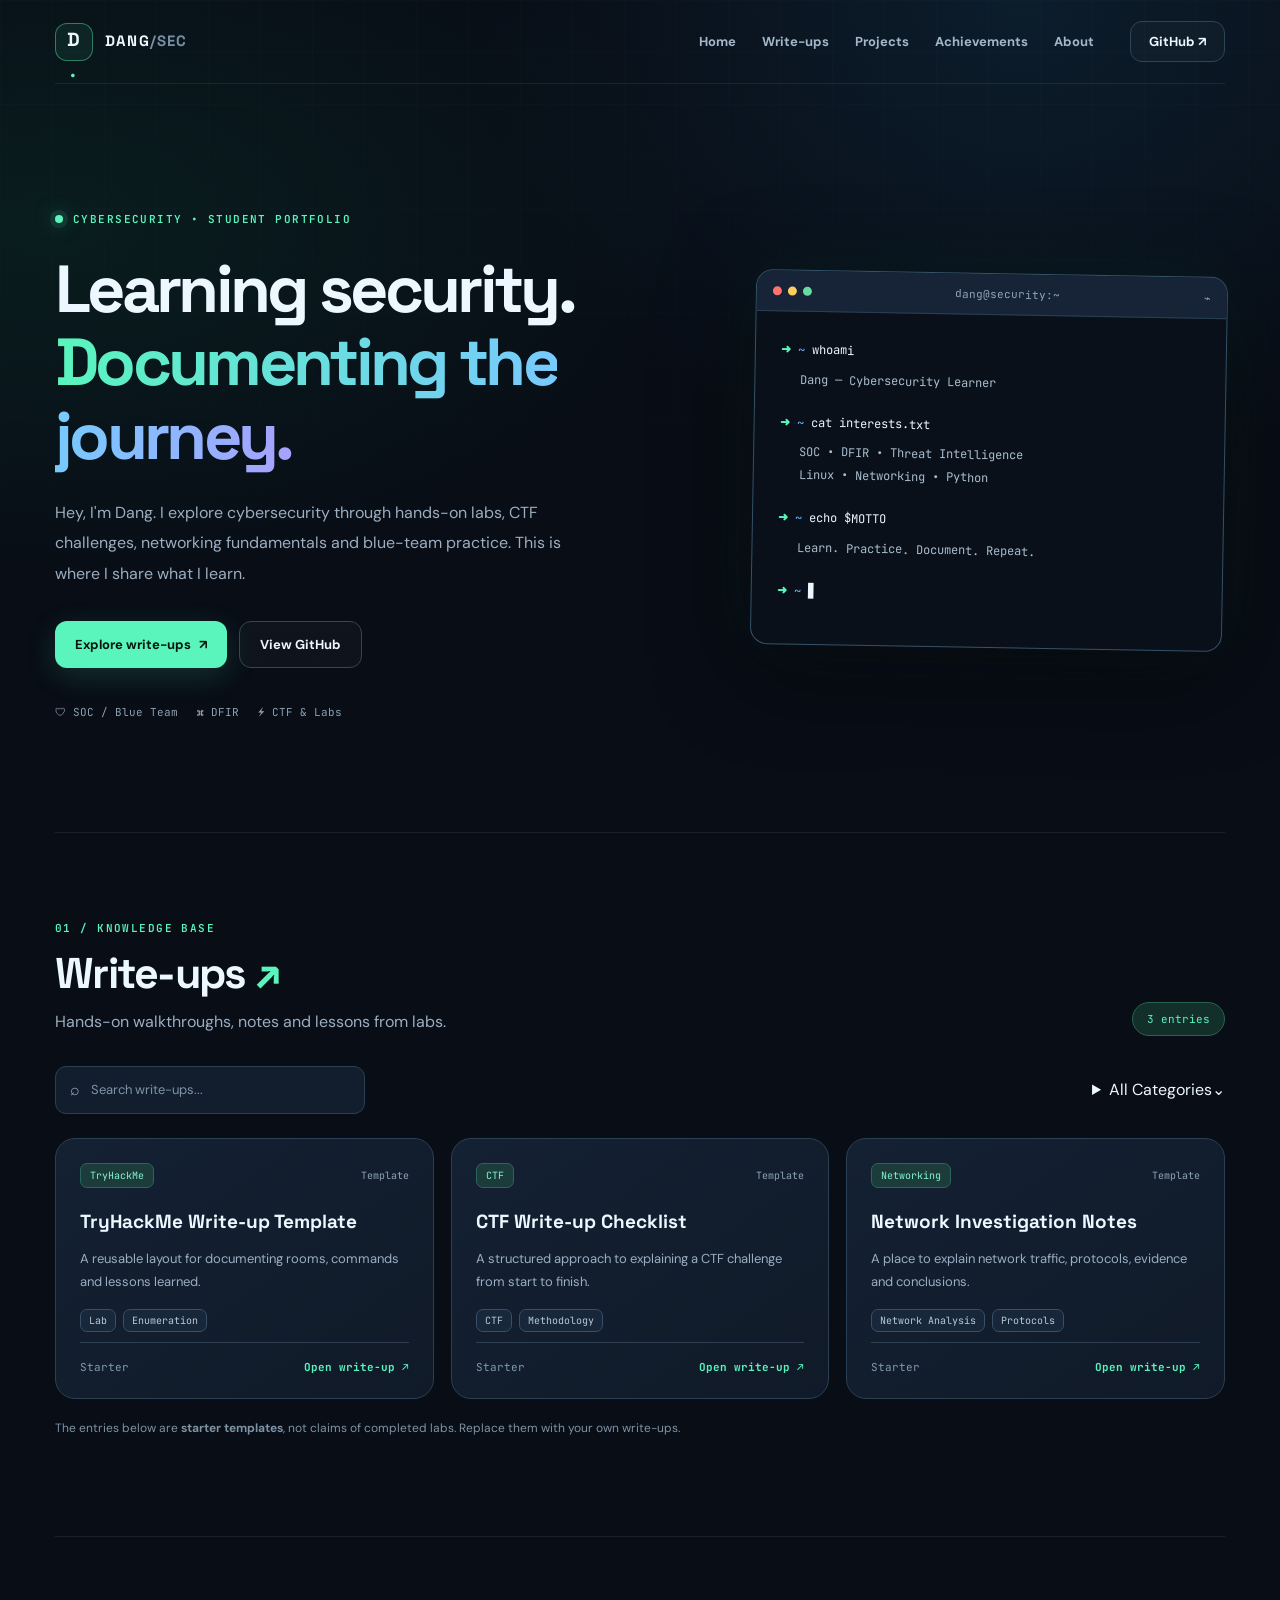
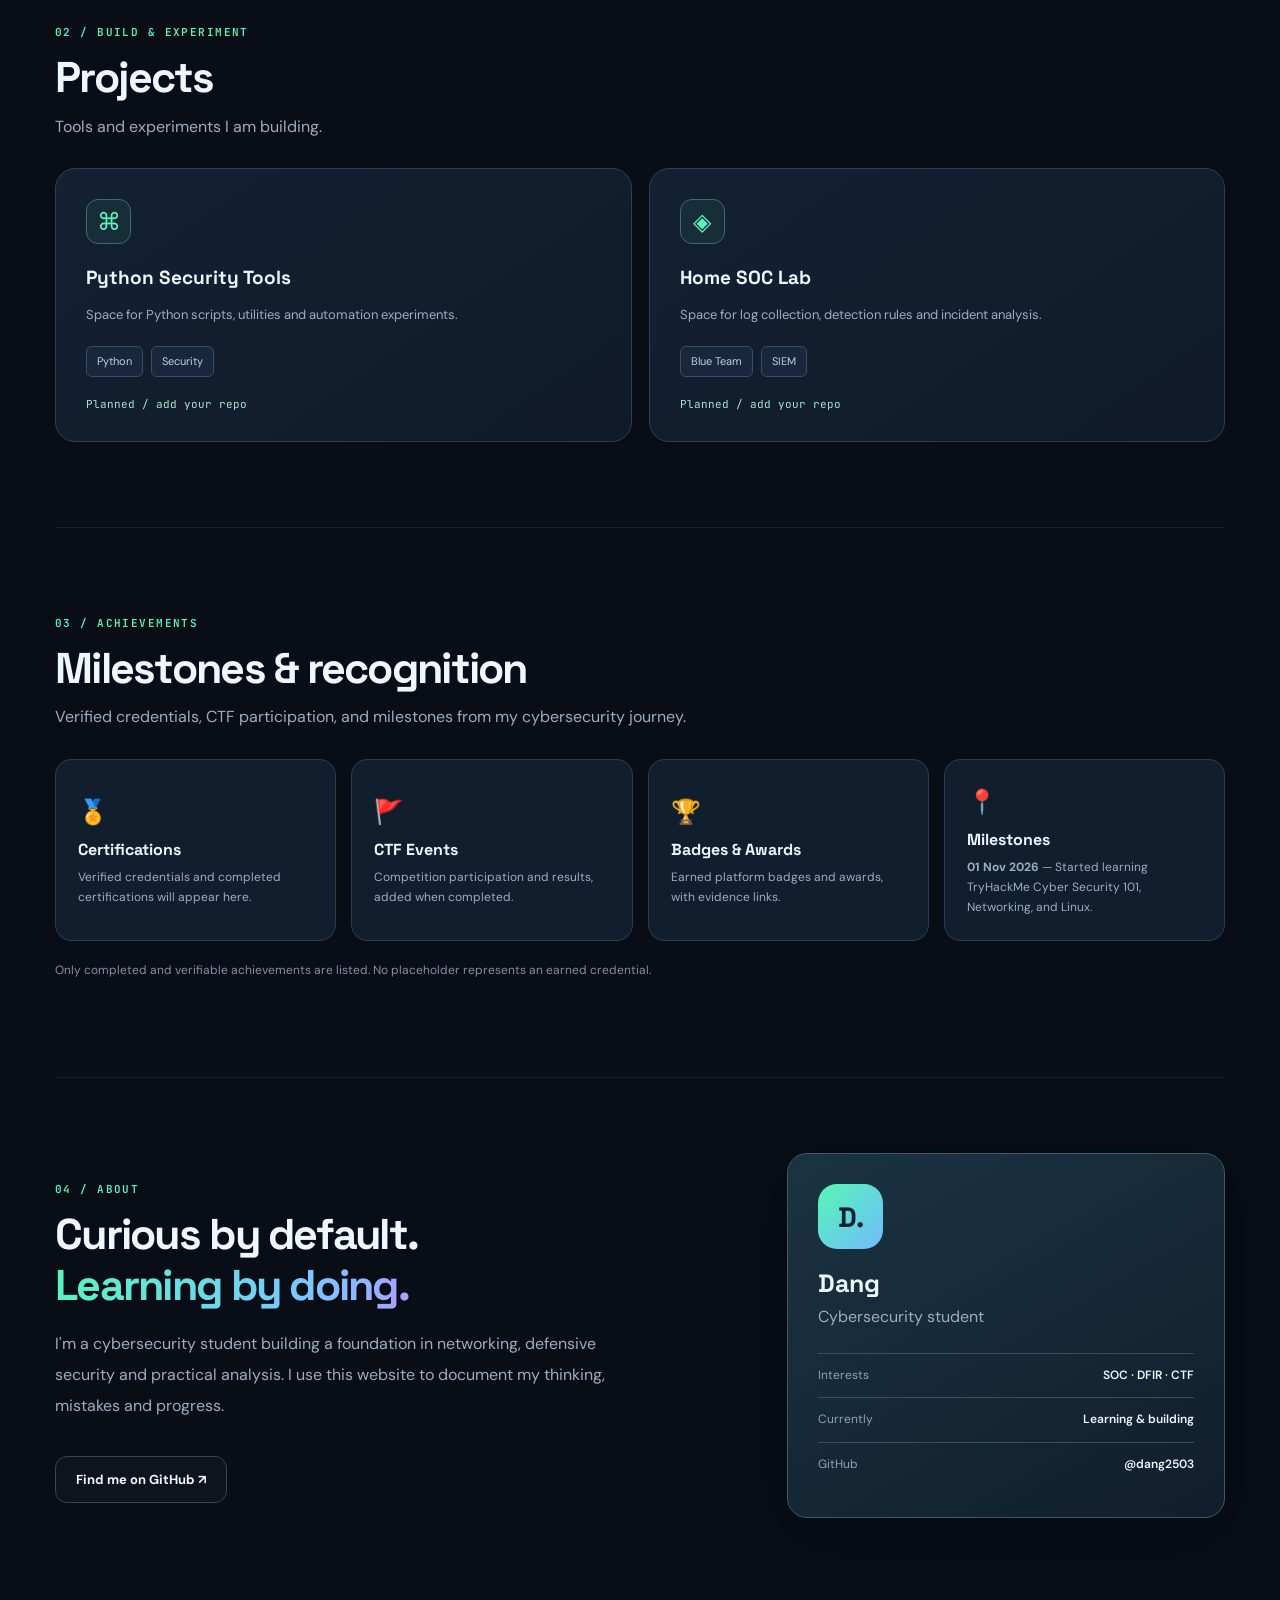
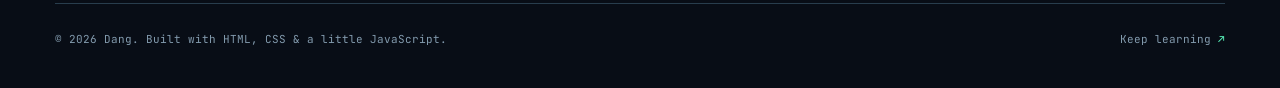
==== index.html @ e8beb876 "Add animated category dropdown and full-card write-up navigation" ====
<!doctype html>
<html lang="en"><head><meta charset="utf-8"><meta name="viewport" content="width=device-width,initial-scale=1"><meta name="description" content="Dang's cybersecurity portfolio: write-ups, projects, achievements and SOC/DFIR learning journey."><title>Dang | Cybersecurity Portfolio</title><link rel="stylesheet" href="assets/style.css"></head>
<body><div class="ambient"></div><header class="nav wrap"><a class="brand" href="#home"><span class="brandmark">D<span class="mint">.</span></span><span>DANG<span class="muted">/SEC</span></span></a><nav aria-label="Main navigation"><a href="#home">Home</a><a href="#writeups">Write-ups</a><a href="#projects">Projects</a><a href="#achievements">Achievements</a><a href="#about">About</a></nav><a class="github" href="https://github.com/dang2503" target="_blank" rel="noopener">GitHub ↗</a></header>
<main class="wrap"><section id="home" class="hero"><div><p class="eyebrow"><span class="pulse"></span> CYBERSECURITY • STUDENT PORTFOLIO</p><h1>Learning security.<br><span class="gradient">Documenting the journey.</span></h1><p class="intro">Hey, I'm Dang. I explore cybersecurity through hands-on labs, CTF challenges, networking fundamentals and blue-team practice. This is where I share what I learn.</p><div class="cta"><a class="btn primary" href="#writeups">Explore write-ups <span>↗</span></a><a class="btn secondary" href="https://github.com/dang2503" target="_blank" rel="noopener">View GitHub</a></div><div class="meta"><span>🛡 SOC / Blue Team</span><span>⌘ DFIR</span><span>⚡ CTF & Labs</span></div></div><div class="terminal"><div class="terminal-top"><div><i></i><i></i><i></i></div><span>dang@security:~</span><span>⌁</span></div><div class="terminal-body"><p><b class="mint">➜</b> <span class="sky">~</span> whoami</p><p class="out">Dang — Cybersecurity Learner</p><p><b class="mint">➜</b> <span class="sky">~</span> cat interests.txt</p><p class="out">SOC • DFIR • Threat Intelligence<br>Linux • Networking • Python</p><p><b class="mint">➜</b> <span class="sky">~</span> echo $MOTTO</p><p class="out">Learn. Practice. Document. Repeat.</p><p><b class="mint">➜</b> <span class="sky">~</span> <span class="cursor">▊</span></p></div></div></section>
<section id="writeups" class="section"><div class="section-head"><div><p class="kicker">01 / KNOWLEDGE BASE</p><h2>Write-ups <span class="mint">↗</span></h2><p>Hands-on walkthroughs, notes and lessons from labs.</p></div><div class="count" id="count">3 entries</div></div><div class="toolbar"><label class="search"><span>⌕</span><input id="search" type="search" placeholder="Search write-ups..." aria-label="Search write-ups"></label><details class="category-dropdown" id="category-dropdown"><summary class="category-trigger" aria-label="Choose write-up category"><span class="category-trigger-label" id="category-label">All Categories</span><span class="category-chevron" aria-hidden="true">⌄</span></summary><div class="filters category-menu" id="filters" aria-label="Write-up categories"><button type="button" class="active" data-filter="All" aria-pressed="true">All Categories</button><button type="button" data-filter="TryHackMe" aria-pressed="false">TryHackMe</button><button type="button" data-filter="CTF" aria-pressed="false">CTF</button><button type="button" data-filter="SOC / DFIR" aria-pressed="false">SOC / DFIR</button><button type="button" data-filter="Incident Report" aria-pressed="false">Incident Report</button><button type="button" data-filter="Networking" aria-pressed="false">Networking</button></div></details></div><div id="cards" class="cards"></div><p class="fineprint">The entries below are <strong>starter templates</strong>, not claims of completed labs. Replace them with your own write-ups.</p></section>
<section id="projects" class="section"><div class="section-head"><div><p class="kicker">02 / BUILD & EXPERIMENT</p><h2>Projects</h2><p>Tools and experiments I am building.</p></div></div><div class="project-grid"><article class="panel"><div class="project-icon">⌘</div><h3>Python Security Tools</h3><p>Space for Python scripts, utilities and automation experiments.</p><div class="chips"><span>Python</span><span>Security</span></div><p class="status">Planned / add your repo</p></article><article class="panel"><div class="project-icon">◈</div><h3>Home SOC Lab</h3><p>Space for log collection, detection rules and incident analysis.</p><div class="chips"><span>Blue Team</span><span>SIEM</span></div><p class="status">Planned / add your repo</p></article></div></section>
<section id="achievements" class="section"><div class="section-head"><div><p class="kicker">03 / ACHIEVEMENTS</p><h2>Milestones &amp; recognition</h2><p>Verified credentials, CTF participation, and milestones from my cybersecurity journey.</p></div></div><div class="notes"><div>🏅 <strong>Certifications</strong><small>Verified credentials and completed certifications will appear here.</small></div><div>🚩 <strong>CTF Events</strong><small>Competition participation and results, added when completed.</small></div><div>🏆 <strong>Badges &amp; Awards</strong><small>Earned platform badges and awards, with evidence links.</small></div><div>📍 <strong>Milestones</strong><small><b>01 Nov 2026</b> — Started learning TryHackMe Cyber Security 101, Networking, and Linux.</small></div></div><p class="fineprint">Only completed and verifiable achievements are listed. No placeholder represents an earned credential.</p></section>
<section id="about" class="section about"><div><p class="kicker">04 / ABOUT</p><h2>Curious by default.<br><span class="gradient">Learning by doing.</span></h2><p>I'm a cybersecurity student building a foundation in networking, defensive security and practical analysis. I use this website to document my thinking, mistakes and progress.</p><a class="btn secondary" href="https://github.com/dang2503" target="_blank" rel="noopener">Find me on GitHub ↗</a></div><div class="about-card"><div class="avatar">D.</div><h3>Dang</h3><p>Cybersecurity student</p><div class="about-line"><span>Interests</span><b>SOC · DFIR · CTF</b></div><div class="about-line"><span>Currently</span><b>Learning & building</b></div><div class="about-line"><span>GitHub</span><b>@dang2503</b></div></div></section></main><footer class="wrap"><span>© <span id="year"></span> Dang. Built with HTML, CSS & a little JavaScript.</span><span>Keep learning <span class="mint">↗</span></span></footer><script src="assets/main.js"></script></body></html>
---- assets/style.css ----
@import url('https://fonts.googleapis.com/css2?family=DM+Sans:wght@400;500;600;700;800&family=Space+Grotesk:wght@400;500;600;700&family=JetBrains+Mono:wght@400;500;600&display=swap');
:root{--bg:#080d16;--bg2:#0c1421;--panel:#111c2c;--panel2:#111f2e;--line:#223448;--text:#edf7ff;--sub:#9baec1;--mint:#59f5bc;--blue:#64adff;--violet:#a9a0ff;--radius:20px}*{box-sizing:border-box}html{scroll-behavior:smooth;scroll-padding-top:94px}body{margin:0;background:var(--bg);color:var(--text);font:16px/1.65 'DM Sans',sans-serif}body:before{content:'';position:fixed;inset:0;z-index:-2;background:radial-gradient(ellipse at 80% 0%,#12344b67 0%,transparent 38%),radial-gradient(ellipse at 4% 25%,#0c44334a 0%,transparent 38%),var(--bg)}.ambient{pointer-events:none;position:absolute;z-index:-1;top:0;left:0;right:0;height:850px;background-image:linear-gradient(#7da6c906 1px,transparent 1px),linear-gradient(90deg,#7da6c906 1px,transparent 1px);background-size:52px 52px;mask-image:linear-gradient(#000,transparent)}a{color:inherit;text-decoration:none}button,input{font:inherit}button{cursor:pointer}.wrap{width:min(1170px,calc(100% - 48px));margin:auto}.nav{height:84px;display:flex;align-items:center;gap:36px;border-bottom:1px solid #ffffff13}.brand{font-family:'Space Grotesk',sans-serif;display:flex;align-items:center;gap:12px;font-weight:700;font-size:15px;letter-spacing:.08em;white-space:nowrap}.brandmark{display:grid;place-items:center;width:38px;height:38px;border:1px solid #57e3aa77;border-radius:12px;background:#59f5bc12;font-size:19px}.mint{color:var(--mint)}.muted{color:#7890a5}.nav nav{display:flex;gap:26px;margin-left:auto}.nav nav a{font-size:13px;font-weight:700;color:#a4b7c9;transition:.2s}.nav nav a:hover{color:var(--mint)}.github{border:1px solid #304457;border-radius:12px;padding:9px 18px;font-size:13px;font-weight:700;background:#ffffff06}.github:hover{border-color:var(--mint)}.hero{min-height:600px;padding:115px 0 110px;display:grid;grid-template-columns:1.15fr .85fr;align-items:center;gap:60px}.eyebrow,.kicker{font-family:'JetBrains Mono',monospace;font-size:11px;font-weight:600;letter-spacing:.13em;color:var(--mint)}.eyebrow{display:flex;align-items:center;gap:10px}.pulse{height:8px;width:8px;border-radius:50%;background:var(--mint);box-shadow:0 0 0 5px #59f5bc18,0 0 20px #59f5bc88}.hero h1{font:700 clamp(40px,5.2vw,69px)/1.1 'Space Grotesk',sans-serif;letter-spacing:-.055em;margin:25px 0}.gradient{background:linear-gradient(100deg,var(--mint),#79c8ff 70%,#a9a0ff);background-clip:text;-webkit-text-fill-color:transparent}.intro{color:var(--sub);max-width:550px;font-size:16px;line-height:1.9}.cta{display:flex;flex-wrap:wrap;gap:12px;margin-top:32px}.btn{display:inline-flex;align-items:center;justify-content:center;gap:8px;border-radius:12px;padding:12px 20px;font-weight:700;font-size:13px;transition:transform .2s,box-shadow .2s}.btn:hover{transform:translateY(-2px)}.primary{background:var(--mint);color:#06150f;box-shadow:0 8px 30px #59f5bc28}.secondary{border:1px solid #33475a;background:#ffffff07;color:var(--text)}.meta{display:flex;flex-wrap:wrap;gap:19px;margin-top:35px;font-family:'JetBrains Mono',monospace;color:#8ba1b4;font-size:11px}.terminal{border:1px solid #355268;border-radius:17px;background:#0a111bf2;overflow:hidden;box-shadow:0 20px 90px #0008,0 0 75px #59f5bc10;transform:rotate(1deg)}.terminal-top{padding:13px 16px;display:flex;justify-content:space-between;align-items:center;border-bottom:1px solid #294053;background:#172438;color:#90a4b8;font:11px 'JetBrains Mono',monospace}.terminal-top div{display:flex;gap:6px}.terminal-top i{width:9px;height:9px;border-radius:50%;background:#ff736c}.terminal-top i:nth-child(2){background:#ffcc62}.terminal-top i:nth-child(3){background:#67dba1}.terminal-body{padding:20px 25px 35px;min-height:290px;font:12px/1.9 'JetBrains Mono',monospace}.terminal-body p{margin:7px 0}.terminal-body .out{color:#a9bdce;margin:2px 0 20px 20px}.sky{color:#64adff}.cursor{animation:blink 1s step-end infinite}@keyframes blink{50%{opacity:0}}.section{padding:75px 0 85px;border-top:1px solid #ffffff14}.section-head{display:flex;justify-content:space-between;align-items:end;gap:20px;margin-bottom:28px}.section h2{font:700 clamp(30px,3.4vw,43px)/1.2 'Space Grotesk',sans-serif;letter-spacing:-.04em;margin:10px 0}.section-head p:not(.kicker){color:var(--sub);margin:0}.count{font:11px 'JetBrains Mono',monospace;background:#122f2a;border:1px solid #286451;color:var(--mint);border-radius:40px;padding:9px 14px;white-space:nowrap}.toolbar{display:flex;align-items:center;justify-content:space-between;gap:12px;margin:30px 0 24px}.search{display:flex;align-items:center;gap:9px;flex:1;max-width:310px;padding:10px 14px;border:1px solid #2b4055;background:#121e2d;border-radius:11px;color:#9db0c4}.search:focus-within{border-color:var(--mint)}.search input{border:0;outline:0;color:var(--text);background:transparent;min-width:0;width:100%;font-size:13px}.search input::placeholder{color:#7d94a8}.filters{display:flex;gap:7px;flex-wrap:wrap}.filters button{background:#142031;border:1px solid #2b3c4e;color:#a8b9c9;border-radius:9px;font-size:11px;font-weight:700;padding:10px 12px}.filters button:hover{border-color:#73bbac}.filters button.active{background:var(--mint);color:#062119;border-color:var(--mint)}.cards,.project-grid{display:grid;grid-template-columns:repeat(3,minmax(0,1fr));gap:17px}.entry,.panel{background:linear-gradient(145deg,#142133,#101a28);border:1px solid #2c4055;border-radius:var(--radius);padding:24px;transition:.23s;position:relative;overflow:hidden}.entry:before,.panel:before{content:'';position:absolute;inset:0 0 auto;height:2px;background:linear-gradient(90deg,var(--mint),transparent);opacity:0}.entry:hover,.panel:hover{transform:translateY(-4px);border-color:#4d9d91;box-shadow:0 18px 55px #0004}.entry:hover:before,.panel:hover:before{opacity:1}.entry .head{display:flex;justify-content:space-between;gap:12px;align-items:center}.tag{background:#1b3c3b;border:1px solid #2b6560;padding:5px 9px;border-radius:7px;color:#86f4d3;font:10px 'JetBrains Mono',monospace}.level{font:10px 'JetBrains Mono',monospace;color:#90a5b8}.entry h3,.panel h3{font:700 19px/1.35 'Space Grotesk',sans-serif;margin:21px 0 12px}.entry p,.panel p{font-size:13px;line-height:1.8;color:var(--sub);margin:0}.entry .foot{border-top:1px solid #304052;margin-top:28px;padding-top:17px;display:flex;justify-content:space-between;gap:12px;font:11px 'JetBrains Mono',monospace;color:#829caf}.entry .foot a{color:var(--mint)}.entry .foot a:hover{text-decoration:underline}.fineprint{font-size:12px;color:#7e93a6;margin-top:20px}.project-grid{grid-template-columns:repeat(2,minmax(0,1fr))}.panel{padding:30px;min-height:240px}.project-icon{display:grid;place-items:center;width:45px;height:45px;border:1px solid #3f6b6a;border-radius:12px;background:#2f7d6d22;font-size:24px;color:var(--mint)}.chips{display:flex;gap:8px;margin:20px 0}.chips span{background:#2b426040;border:1px solid #35506a;color:#bad2ea;padding:5px 10px;border-radius:6px;font-size:11px}.panel .status{font:11px 'JetBrains Mono',monospace;color:#a4e7d1}.notes{display:grid;grid-template-columns:repeat(4,minmax(0,1fr));gap:15px}.notes>div{min-height:135px;display:flex;flex-direction:column;justify-content:center;align-items:flex-start;gap:8px;background:#111e2e;border:1px solid #293d51;border-radius:16px;padding:22px;font-size:24px}.notes strong{font:700 16px 'Space Grotesk',sans-serif}.notes small{font:12px/1.65 'DM Sans',sans-serif;color:#9aafc2}.about{display:grid;grid-template-columns:1.2fr .8fr;gap:75px;align-items:center}.about>div>p:not(.kicker){color:var(--sub);line-height:1.95;max-width:560px}.about .btn{margin-top:18px}.about-card{background:linear-gradient(150deg,#1b3341,#111e2d);border:1px solid #3c5c62;border-radius:20px;padding:30px;box-shadow:0 15px 60px #0003}.avatar{display:grid;place-items:center;width:65px;height:65px;border-radius:19px;background:linear-gradient(135deg,#57f6b5,#71bbff);color:#0b2030;font:700 28px 'Space Grotesk',sans-serif}.about-card h3{font:700 25px 'Space Grotesk',sans-serif;margin:18px 0 2px}.about-card p{color:#9cb2c4;margin:0 0 20px}.about-line{border-top:1px solid #36505c;padding:12px 0;display:flex;justify-content:space-between;gap:20px;font-size:12px}.about-line span{color:#8da4b5}.about-line b{font-weight:600}footer{display:flex;justify-content:space-between;gap:18px;border-top:1px solid #283d4d;padding:28px 0 42px;color:#839bae;font:11px 'JetBrains Mono',monospace}::selection{background:#59f5bc50}a:focus-visible,button:focus-visible,input:focus-visible{outline:2px solid var(--mint);outline-offset:3px}@media(max-width:980px){.hero{gap:32px}.toolbar{flex-direction:column;align-items:stretch}.search{max-width:none}.cards{grid-template-columns:repeat(2,minmax(0,1fr))}.notes{grid-template-columns:repeat(2,minmax(0,1fr))}}@media(max-width:690px){.wrap{width:min(100% - 32px,1170px)}.nav{height:auto;min-height:72px;flex-wrap:wrap;justify-content:space-between;gap:10px;padding:13px 0}.nav nav{width:100%;order:3;overflow-x:auto;gap:18px;margin:2px 0 0;padding:0 0 5px}.nav nav a{white-space:nowrap}.github{padding:7px 12px}.hero{grid-template-columns:1fr;padding:75px 0 70px;gap:38px;min-height:0}.hero h1{font-size:clamp(39px,9vw,55px)}.terminal{transform:none}.section{padding:62px 0}.section-head{align-items:start}.cards,.project-grid,.about{grid-template-columns:1fr}.notes{grid-template-columns:repeat(2,minmax(0,1fr))}.about{gap:30px}.filters{gap:6px}.filters button{padding:8px}.meta{gap:13px}.section-head .count{margin-top:8px}footer{flex-direction:column}.notes>div{padding:17px}}

/* Whole-card write-up navigation and descriptive topic tags */
.entry-link{display:flex;flex-direction:column;color:inherit;text-decoration:none;cursor:pointer}
.entry-link .entry-tags{display:flex;gap:7px;flex-wrap:wrap;margin:16px 0 10px}
.entry-link .topic-tag{display:inline-flex;border:1px solid #36506a;border-radius:7px;padding:4px 8px;background:#21354b66;color:#b4cce0;font:10px 'JetBrains Mono',monospace}
.entry-link .foot{margin-top:auto}
.entry-link .read-more{color:var(--mint);font-weight:700}
.entry-link:hover .read-more,.entry-link:focus-visible .read-more{text-decoration:underline}
.entry-link:focus-visible{outline:2px solid var(--mint);outline-offset:4px;border-color:var(--mint)}
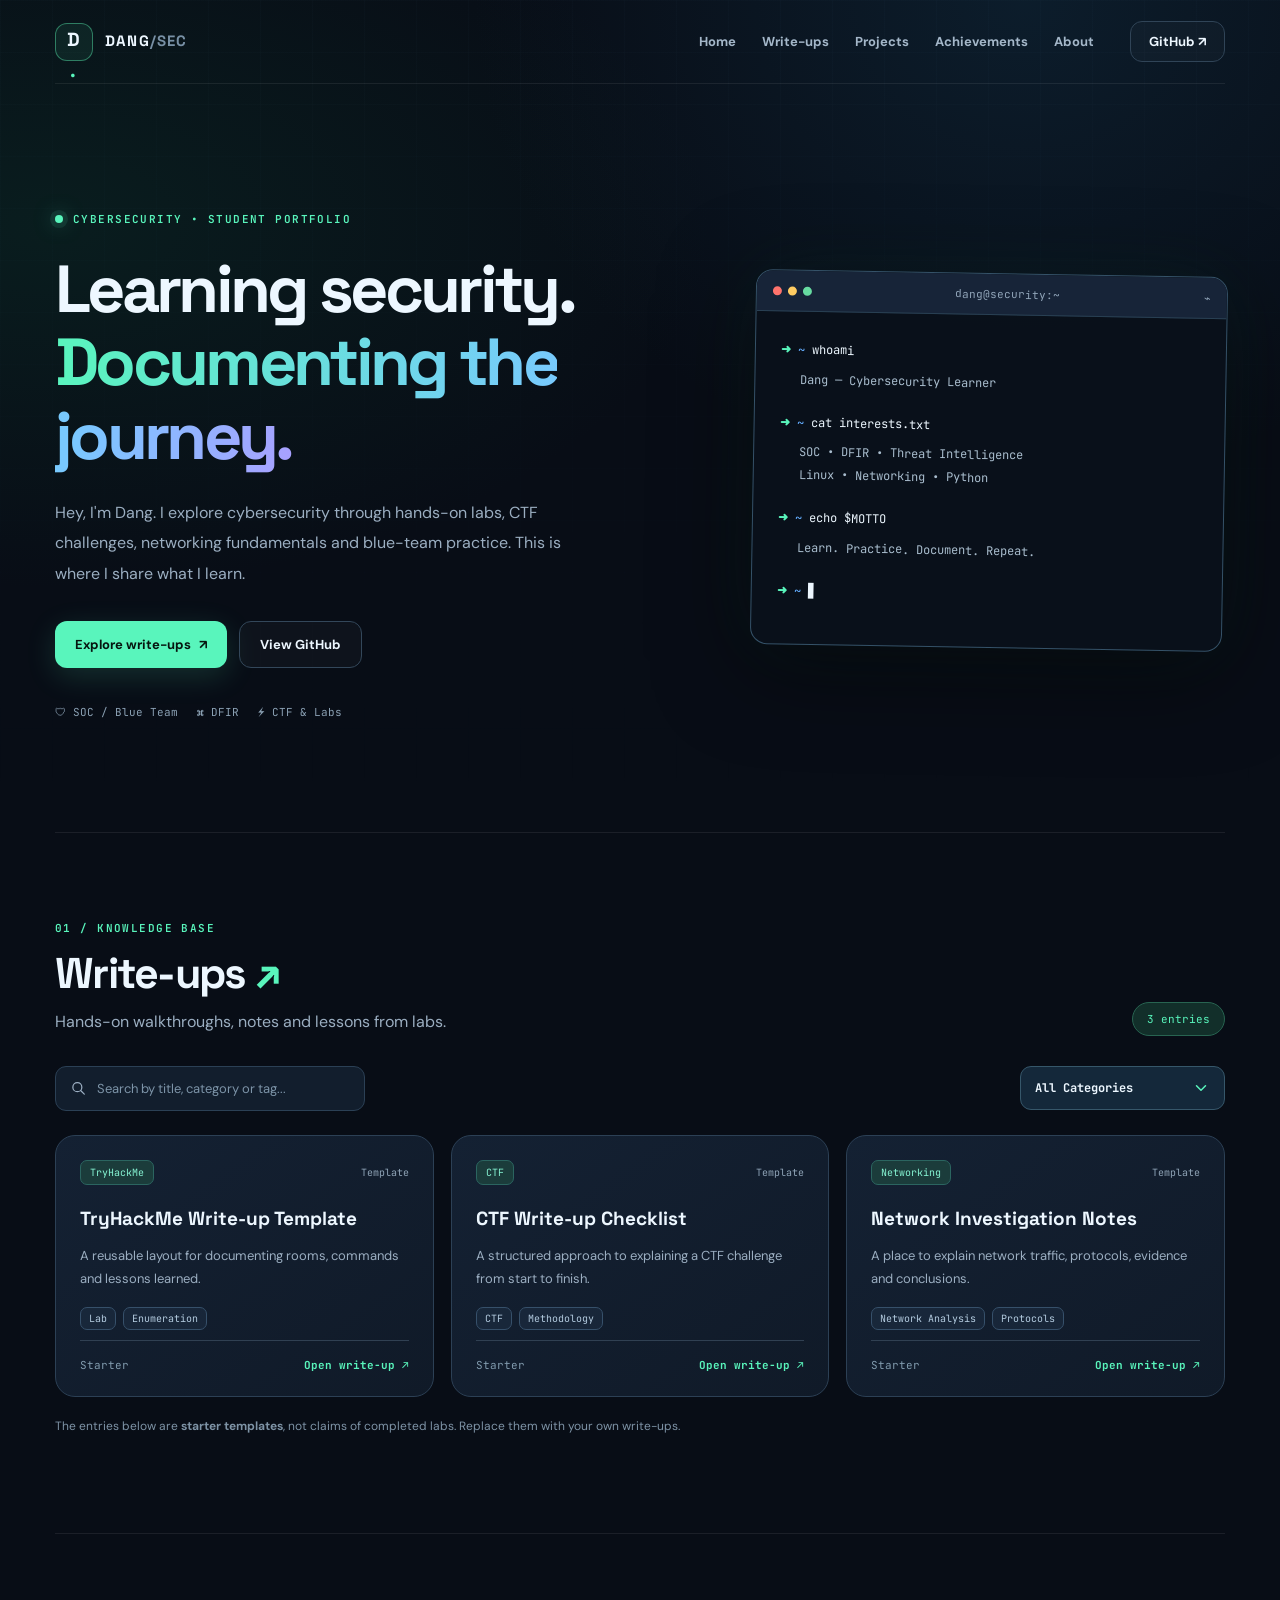
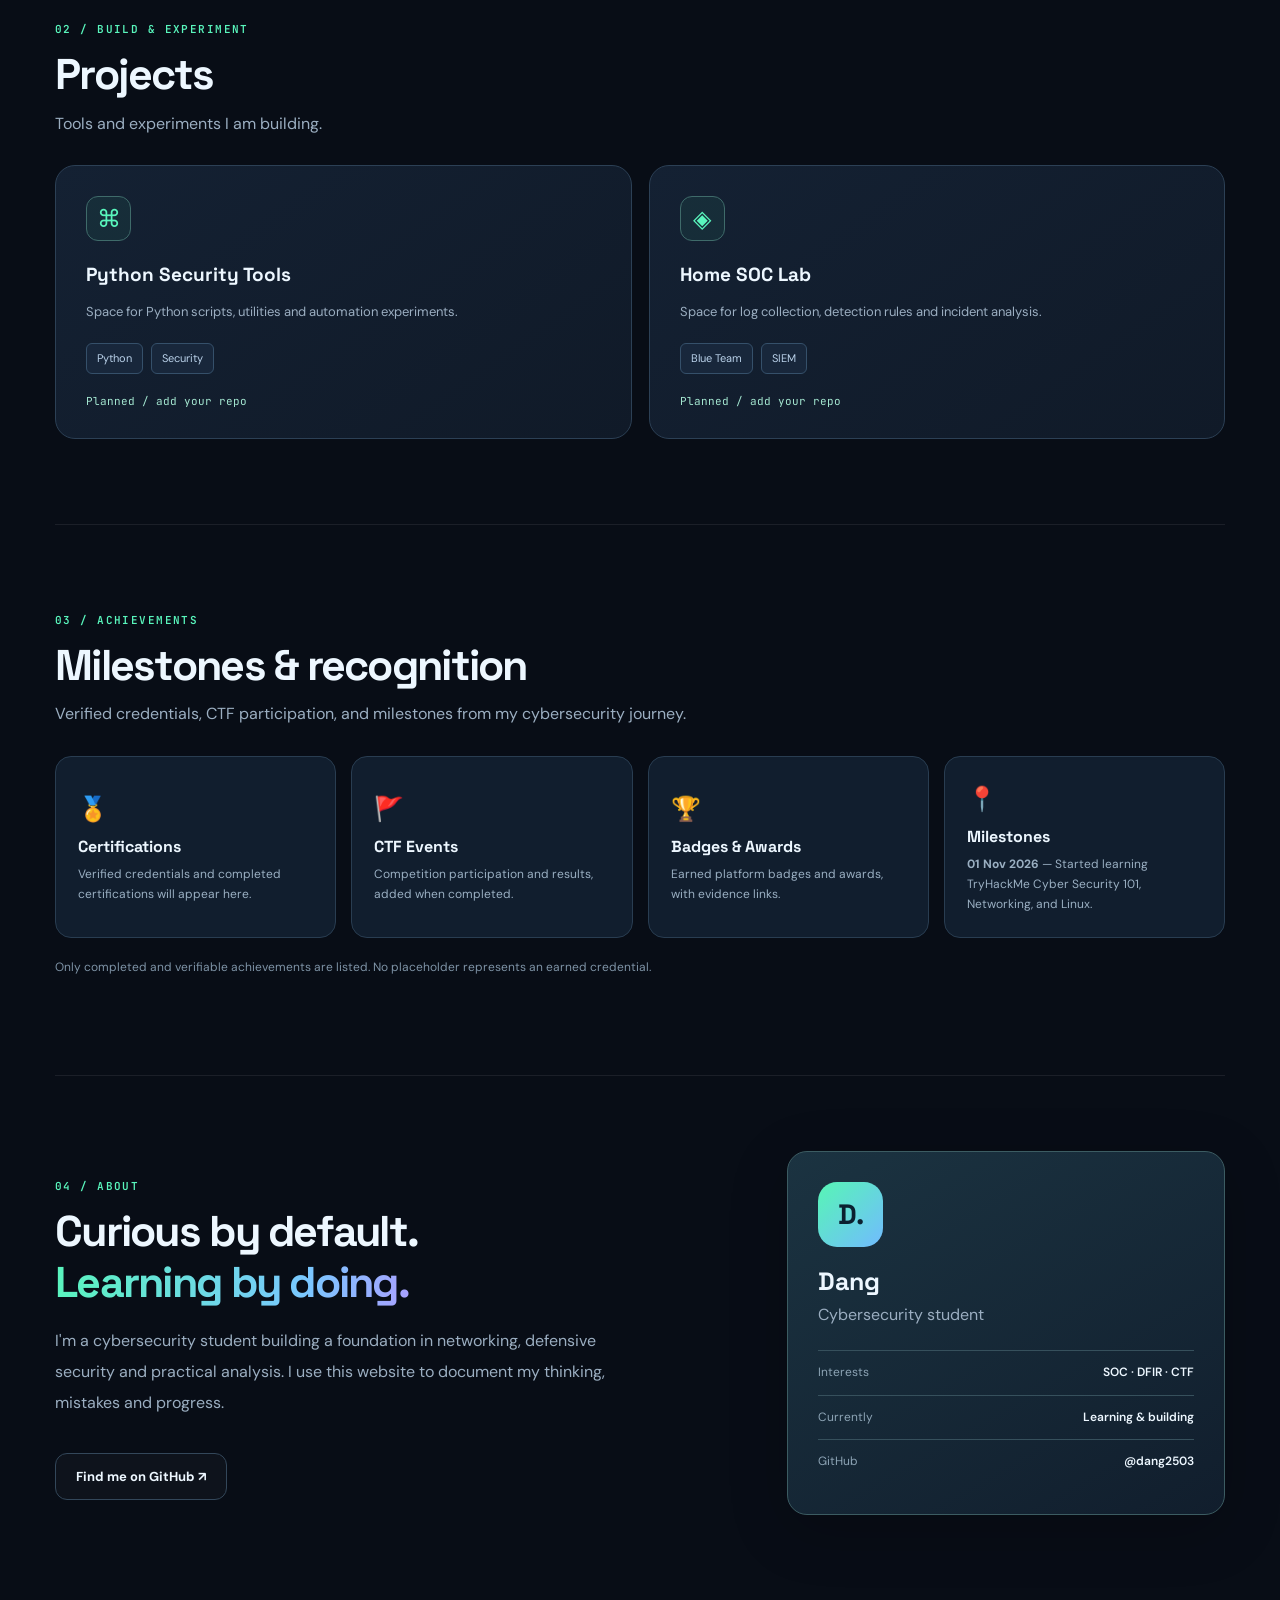
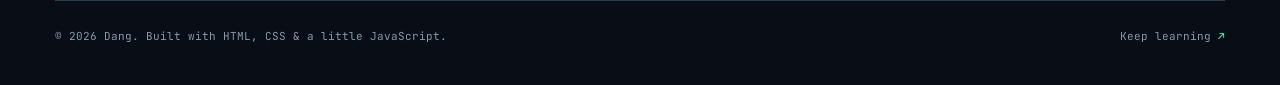
==== commit 9db181c5: "Refine write-up search, dropdown and card click behavior" ====
--- a/index.html
+++ b/index.html
@@ -2,7 +2,7 @@
 <html lang="en"><head><meta charset="utf-8"><meta name="viewport" content="width=device-width,initial-scale=1"><meta name="description" content="Dang's cybersecurity portfolio: write-ups, projects, achievements and SOC/DFIR learning journey."><title>Dang | Cybersecurity Portfolio</title><link rel="stylesheet" href="assets/style.css"></head>
 <body><div class="ambient"></div><header class="nav wrap"><a class="brand" href="#home"><span class="brandmark">D<span class="mint">.</span></span><span>DANG<span class="muted">/SEC</span></span></a><nav aria-label="Main navigation"><a href="#home">Home</a><a href="#writeups">Write-ups</a><a href="#projects">Projects</a><a href="#achievements">Achievements</a><a href="#about">About</a></nav><a class="github" href="https://github.com/dang2503" target="_blank" rel="noopener">GitHub ↗</a></header>
 <main class="wrap"><section id="home" class="hero"><div><p class="eyebrow"><span class="pulse"></span> CYBERSECURITY • STUDENT PORTFOLIO</p><h1>Learning security.<br><span class="gradient">Documenting the journey.</span></h1><p class="intro">Hey, I'm Dang. I explore cybersecurity through hands-on labs, CTF challenges, networking fundamentals and blue-team practice. This is where I share what I learn.</p><div class="cta"><a class="btn primary" href="#writeups">Explore write-ups <span>↗</span></a><a class="btn secondary" href="https://github.com/dang2503" target="_blank" rel="noopener">View GitHub</a></div><div class="meta"><span>🛡 SOC / Blue Team</span><span>⌘ DFIR</span><span>⚡ CTF & Labs</span></div></div><div class="terminal"><div class="terminal-top"><div><i></i><i></i><i></i></div><span>dang@security:~</span><span>⌁</span></div><div class="terminal-body"><p><b class="mint">➜</b> <span class="sky">~</span> whoami</p><p class="out">Dang — Cybersecurity Learner</p><p><b class="mint">➜</b> <span class="sky">~</span> cat interests.txt</p><p class="out">SOC • DFIR • Threat Intelligence<br>Linux • Networking • Python</p><p><b class="mint">➜</b> <span class="sky">~</span> echo $MOTTO</p><p class="out">Learn. Practice. Document. Repeat.</p><p><b class="mint">➜</b> <span class="sky">~</span> <span class="cursor">▊</span></p></div></div></section>
-<section id="writeups" class="section"><div class="section-head"><div><p class="kicker">01 / KNOWLEDGE BASE</p><h2>Write-ups <span class="mint">↗</span></h2><p>Hands-on walkthroughs, notes and lessons from labs.</p></div><div class="count" id="count">3 entries</div></div><div class="toolbar"><label class="search"><span>⌕</span><input id="search" type="search" placeholder="Search write-ups..." aria-label="Search write-ups"></label><details class="category-dropdown" id="category-dropdown"><summary class="category-trigger" aria-label="Choose write-up category"><span class="category-trigger-label" id="category-label">All Categories</span><span class="category-chevron" aria-hidden="true">⌄</span></summary><div class="filters category-menu" id="filters" aria-label="Write-up categories"><button type="button" class="active" data-filter="All" aria-pressed="true">All Categories</button><button type="button" data-filter="TryHackMe" aria-pressed="false">TryHackMe</button><button type="button" data-filter="CTF" aria-pressed="false">CTF</button><button type="button" data-filter="SOC / DFIR" aria-pressed="false">SOC / DFIR</button><button type="button" data-filter="Incident Report" aria-pressed="false">Incident Report</button><button type="button" data-filter="Networking" aria-pressed="false">Networking</button></div></details></div><div id="cards" class="cards"></div><p class="fineprint">The entries below are <strong>starter templates</strong>, not claims of completed labs. Replace them with your own write-ups.</p></section>
+<section id="writeups" class="section"><div class="section-head"><div><p class="kicker">01 / KNOWLEDGE BASE</p><h2>Write-ups <span class="mint">↗</span></h2><p>Hands-on walkthroughs, notes and lessons from labs.</p></div><div class="count" id="count">3 entries</div></div><div class="toolbar"><label class="search" for="search"><svg class="search-icon" aria-hidden="true" viewBox="0 0 24 24" width="18" height="18" fill="none" stroke="currentColor" stroke-width="1.8" stroke-linecap="round"><circle cx="10.8" cy="10.8" r="6.6"></circle><path d="m16 16 5 5"></path></svg><input id="search" type="search" placeholder="Search by title, category or tag..." aria-label="Search write-ups" autocomplete="off"></label><details class="category-dropdown" id="category-dropdown"><summary class="category-trigger" aria-label="Choose write-up category"><span class="category-trigger-label" id="category-label">All Categories</span><svg class="category-chevron" aria-hidden="true" viewBox="0 0 24 24" width="18" height="18" fill="none" stroke="currentColor" stroke-width="2" stroke-linecap="round" stroke-linejoin="round"><path d="m6 9 6 6 6-6"></path></svg></summary><div class="filters category-menu" id="filters" aria-label="Write-up categories"><button type="button" class="active" data-filter="All" aria-pressed="true">All Categories</button><button type="button" data-filter="TryHackMe" aria-pressed="false">TryHackMe</button><button type="button" data-filter="CTF" aria-pressed="false">CTF</button><button type="button" data-filter="SOC / DFIR" aria-pressed="false">SOC / DFIR</button><button type="button" data-filter="Incident Report" aria-pressed="false">Incident Report</button><button type="button" data-filter="Networking" aria-pressed="false">Networking</button></div></details></div><div id="cards" class="cards"></div><p class="fineprint">The entries below are <strong>starter templates</strong>, not claims of completed labs. Replace them with your own write-ups.</p></section>
 <section id="projects" class="section"><div class="section-head"><div><p class="kicker">02 / BUILD & EXPERIMENT</p><h2>Projects</h2><p>Tools and experiments I am building.</p></div></div><div class="project-grid"><article class="panel"><div class="project-icon">⌘</div><h3>Python Security Tools</h3><p>Space for Python scripts, utilities and automation experiments.</p><div class="chips"><span>Python</span><span>Security</span></div><p class="status">Planned / add your repo</p></article><article class="panel"><div class="project-icon">◈</div><h3>Home SOC Lab</h3><p>Space for log collection, detection rules and incident analysis.</p><div class="chips"><span>Blue Team</span><span>SIEM</span></div><p class="status">Planned / add your repo</p></article></div></section>
 <section id="achievements" class="section"><div class="section-head"><div><p class="kicker">03 / ACHIEVEMENTS</p><h2>Milestones &amp; recognition</h2><p>Verified credentials, CTF participation, and milestones from my cybersecurity journey.</p></div></div><div class="notes"><div>🏅 <strong>Certifications</strong><small>Verified credentials and completed certifications will appear here.</small></div><div>🚩 <strong>CTF Events</strong><small>Competition participation and results, added when completed.</small></div><div>🏆 <strong>Badges &amp; Awards</strong><small>Earned platform badges and awards, with evidence links.</small></div><div>📍 <strong>Milestones</strong><small><b>01 Nov 2026</b> — Started learning TryHackMe Cyber Security 101, Networking, and Linux.</small></div></div><p class="fineprint">Only completed and verifiable achievements are listed. No placeholder represents an earned credential.</p></section>
 <section id="about" class="section about"><div><p class="kicker">04 / ABOUT</p><h2>Curious by default.<br><span class="gradient">Learning by doing.</span></h2><p>I'm a cybersecurity student building a foundation in networking, defensive security and practical analysis. I use this website to document my thinking, mistakes and progress.</p><a class="btn secondary" href="https://github.com/dang2503" target="_blank" rel="noopener">Find me on GitHub ↗</a></div><div class="about-card"><div class="avatar">D.</div><h3>Dang</h3><p>Cybersecurity student</p><div class="about-line"><span>Interests</span><b>SOC · DFIR · CTF</b></div><div class="about-line"><span>Currently</span><b>Learning & building</b></div><div class="about-line"><span>GitHub</span><b>@dang2503</b></div></div></section></main><footer class="wrap"><span>© <span id="year"></span> Dang. Built with HTML, CSS & a little JavaScript.</span><span>Keep learning <span class="mint">↗</span></span></footer><script src="assets/main.js"></script></body></html>
--- a/assets/style.css
+++ b/assets/style.css
@@ -9,3 +9,19 @@
 .entry-link .read-more{color:var(--mint);font-weight:700}
 .entry-link:hover .read-more,.entry-link:focus-visible .read-more{text-decoration:underline}
 .entry-link:focus-visible{outline:2px solid var(--mint);outline-offset:4px;border-color:var(--mint)}
+
+/* Collapsible category selector: compact by default, animated menu on open. */
+.category-dropdown{position:relative;z-index:10;min-width:205px}
+.category-trigger{display:flex;align-items:center;justify-content:space-between;gap:22px;cursor:pointer;list-style:none;border:1px solid #36576a;border-radius:11px;background:#14283a;color:var(--text);font:700 12px 'JetBrains Mono',monospace;padding:12px 14px;user-select:none;transition:border-color .18s,background .18s}
+.category-trigger::-webkit-details-marker{display:none}
+.category-trigger:hover,.category-dropdown[open] .category-trigger{border-color:var(--mint);background:#193446}
+.category-chevron{display:inline-block;color:var(--mint);font-size:19px;line-height:12px;transition:transform .22s}
+.category-dropdown[open] .category-chevron{transform:rotate(180deg)}
+.category-menu{display:flex;flex-direction:column;gap:5px;position:absolute;top:calc(100% + 7px);right:0;left:0;z-index:15;border:1px solid #345469;border-radius:12px;background:#101d2d;padding:7px;box-shadow:0 20px 45px #0008;transform-origin:top;animation:category-slide-in .2s ease both}
+.category-menu button{display:block;text-align:left;width:100%;border:0;border-radius:8px;padding:11px 12px;font-size:12px}
+.category-menu button.active{background:#215549;color:#a2ffe1}
+@keyframes category-slide-in{from{opacity:0;transform:translateY(-7px) scaleY(.97)}to{opacity:1;transform:translateY(0) scaleY(1)}}
+.entry-link .topic-tag{cursor:pointer}
+.entry-link:hover .topic-tag{border-color:#4d9d91}
+@media(max-width:690px){.category-dropdown{width:100%}.category-menu{right:0;left:0}}
+@media(prefers-reduced-motion:reduce){.category-menu{animation:none}.category-chevron{transition:none}}
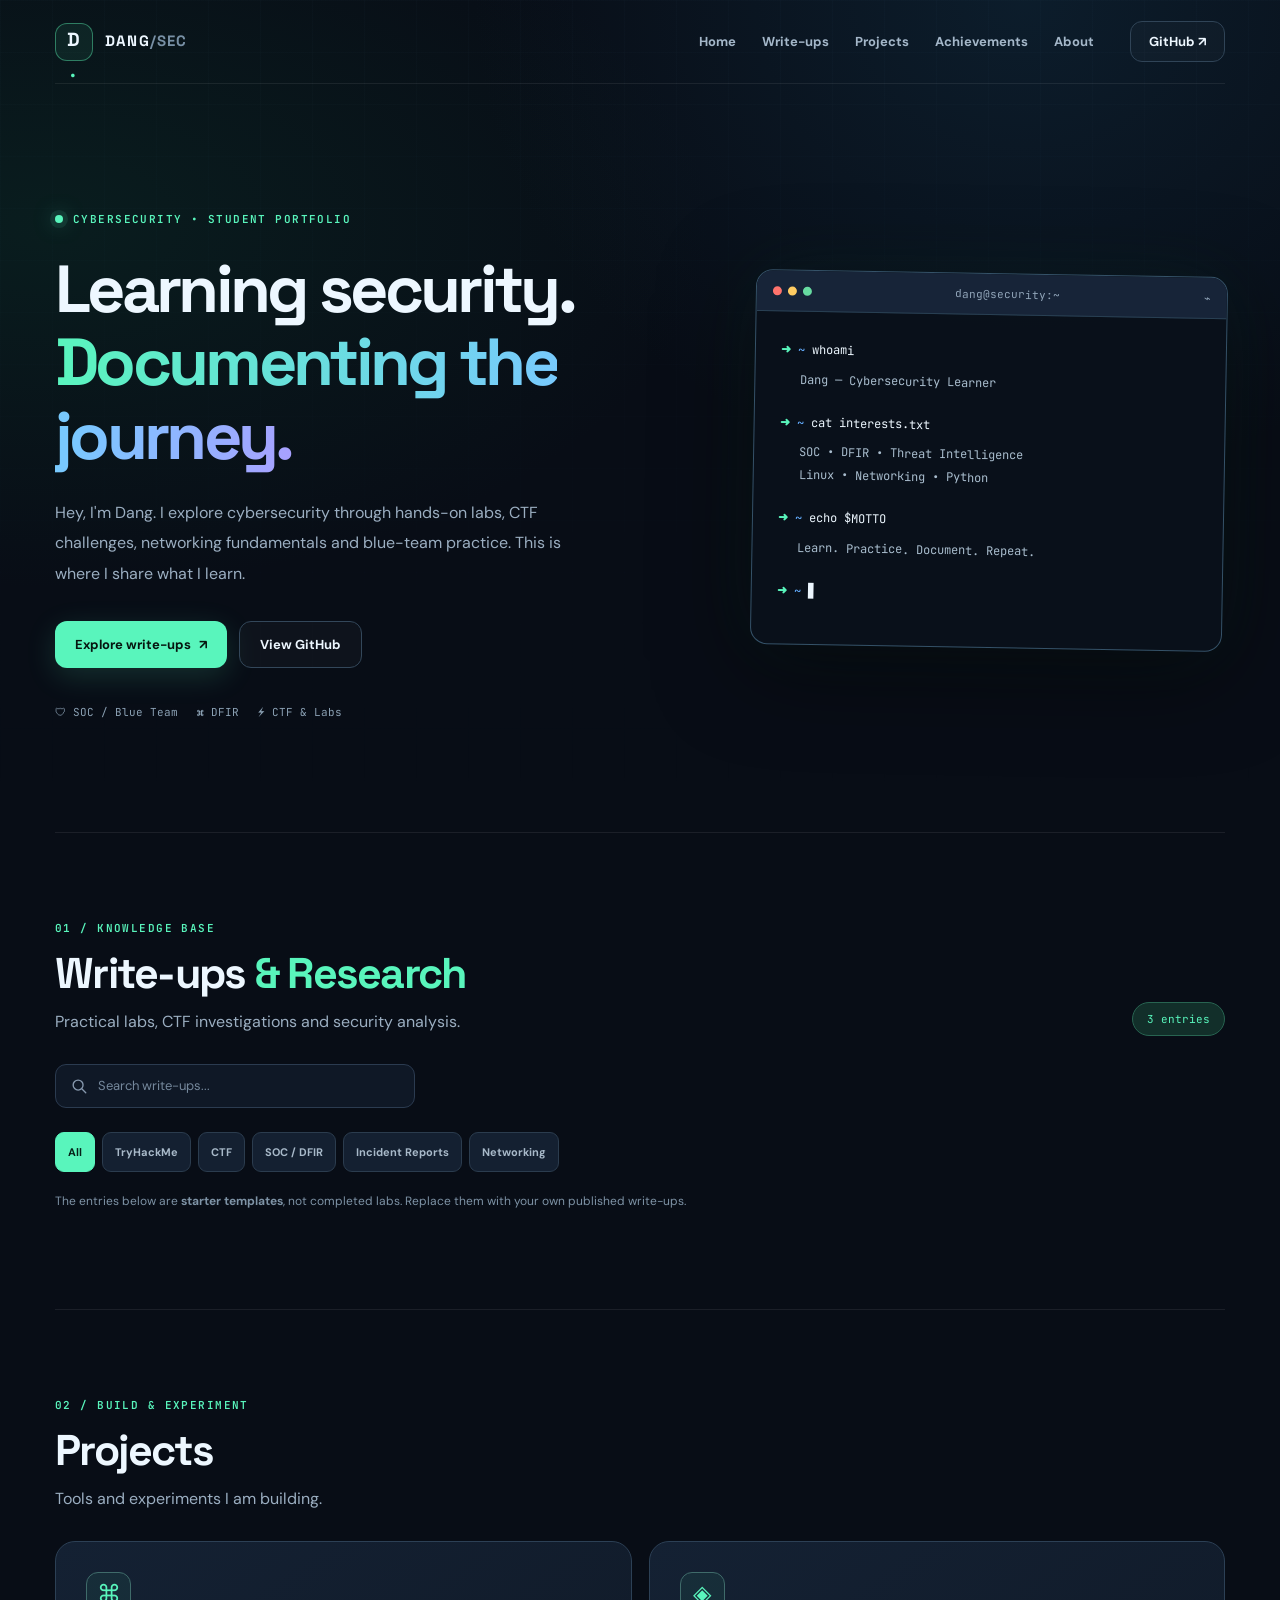
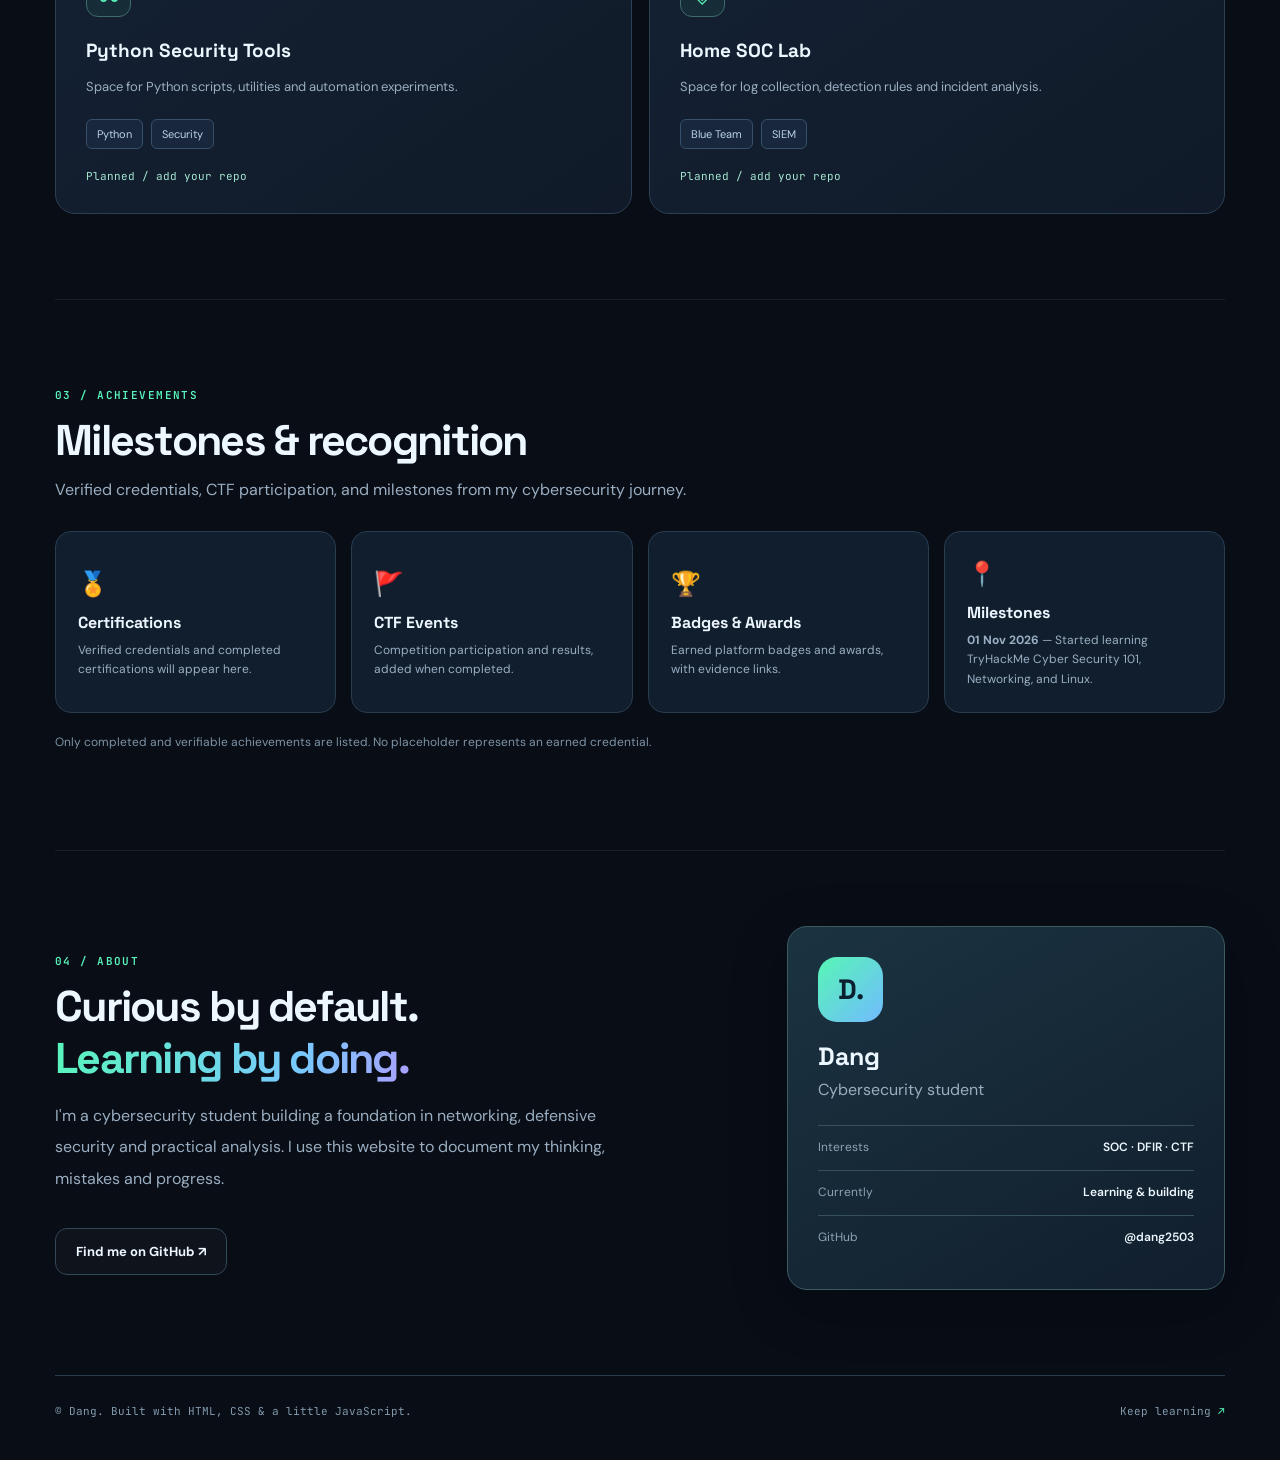
==== commit 770fe689: "Redesign write-ups as hybrid portfolio with search, tabs and clean cards" ====
--- a/index.html
+++ b/index.html
@@ -2,7 +2,34 @@
 <html lang="en"><head><meta charset="utf-8"><meta name="viewport" content="width=device-width,initial-scale=1"><meta name="description" content="Dang's cybersecurity portfolio: write-ups, projects, achievements and SOC/DFIR learning journey."><title>Dang | Cybersecurity Portfolio</title><link rel="stylesheet" href="assets/style.css"></head>
 <body><div class="ambient"></div><header class="nav wrap"><a class="brand" href="#home"><span class="brandmark">D<span class="mint">.</span></span><span>DANG<span class="muted">/SEC</span></span></a><nav aria-label="Main navigation"><a href="#home">Home</a><a href="#writeups">Write-ups</a><a href="#projects">Projects</a><a href="#achievements">Achievements</a><a href="#about">About</a></nav><a class="github" href="https://github.com/dang2503" target="_blank" rel="noopener">GitHub ↗</a></header>
 <main class="wrap"><section id="home" class="hero"><div><p class="eyebrow"><span class="pulse"></span> CYBERSECURITY • STUDENT PORTFOLIO</p><h1>Learning security.<br><span class="gradient">Documenting the journey.</span></h1><p class="intro">Hey, I'm Dang. I explore cybersecurity through hands-on labs, CTF challenges, networking fundamentals and blue-team practice. This is where I share what I learn.</p><div class="cta"><a class="btn primary" href="#writeups">Explore write-ups <span>↗</span></a><a class="btn secondary" href="https://github.com/dang2503" target="_blank" rel="noopener">View GitHub</a></div><div class="meta"><span>🛡 SOC / Blue Team</span><span>⌘ DFIR</span><span>⚡ CTF & Labs</span></div></div><div class="terminal"><div class="terminal-top"><div><i></i><i></i><i></i></div><span>dang@security:~</span><span>⌁</span></div><div class="terminal-body"><p><b class="mint">➜</b> <span class="sky">~</span> whoami</p><p class="out">Dang — Cybersecurity Learner</p><p><b class="mint">➜</b> <span class="sky">~</span> cat interests.txt</p><p class="out">SOC • DFIR • Threat Intelligence<br>Linux • Networking • Python</p><p><b class="mint">➜</b> <span class="sky">~</span> echo $MOTTO</p><p class="out">Learn. Practice. Document. Repeat.</p><p><b class="mint">➜</b> <span class="sky">~</span> <span class="cursor">▊</span></p></div></div></section>
-<section id="writeups" class="section"><div class="section-head"><div><p class="kicker">01 / KNOWLEDGE BASE</p><h2>Write-ups <span class="mint">↗</span></h2><p>Hands-on walkthroughs, notes and lessons from labs.</p></div><div class="count" id="count">3 entries</div></div><div class="toolbar"><label class="search" for="search"><svg class="search-icon" aria-hidden="true" viewBox="0 0 24 24" width="18" height="18" fill="none" stroke="currentColor" stroke-width="1.8" stroke-linecap="round"><circle cx="10.8" cy="10.8" r="6.6"></circle><path d="m16 16 5 5"></path></svg><input id="search" type="search" placeholder="Search by title, category or tag..." aria-label="Search write-ups" autocomplete="off"></label><details class="category-dropdown" id="category-dropdown"><summary class="category-trigger" aria-label="Choose write-up category"><span class="category-trigger-label" id="category-label">All Categories</span><svg class="category-chevron" aria-hidden="true" viewBox="0 0 24 24" width="18" height="18" fill="none" stroke="currentColor" stroke-width="2" stroke-linecap="round" stroke-linejoin="round"><path d="m6 9 6 6 6-6"></path></svg></summary><div class="filters category-menu" id="filters" aria-label="Write-up categories"><button type="button" class="active" data-filter="All" aria-pressed="true">All Categories</button><button type="button" data-filter="TryHackMe" aria-pressed="false">TryHackMe</button><button type="button" data-filter="CTF" aria-pressed="false">CTF</button><button type="button" data-filter="SOC / DFIR" aria-pressed="false">SOC / DFIR</button><button type="button" data-filter="Incident Report" aria-pressed="false">Incident Report</button><button type="button" data-filter="Networking" aria-pressed="false">Networking</button></div></details></div><div id="cards" class="cards"></div><p class="fineprint">The entries below are <strong>starter templates</strong>, not claims of completed labs. Replace them with your own write-ups.</p></section>
+<section id="writeups" class="section hybrid-writeups">
+  <div class="section-head hybrid-heading">
+    <div>
+      <p class="kicker">01 / KNOWLEDGE BASE</p>
+      <h2>Write-ups <span class="mint">&amp; Research</span></h2>
+      <p>Practical labs, CTF investigations and security analysis.</p>
+    </div>
+    <div class="count" id="count" aria-live="polite">3 entries</div>
+  </div>
+  <div class="toolbar hybrid-toolbar">
+    <label class="search" for="search">
+      <svg class="search-icon" aria-hidden="true" viewBox="0 0 24 24" width="18" height="18" fill="none" stroke="currentColor" stroke-width="1.8" stroke-linecap="round"><circle cx="10.8" cy="10.8" r="6.6"></circle><path d="m16 16 5 5"></path></svg>
+      <input id="search" type="search" placeholder="Search write-ups..." aria-label="Search write-ups" autocomplete="off">
+    </label>
+  </div>
+  <div class="hybrid-filter-bar">
+    <div class="filters hybrid-tabs" id="filters" role="group" aria-label="Filter write-ups by category">
+      <button type="button" class="active" data-filter="All" aria-pressed="true">All</button>
+      <button type="button" data-filter="TryHackMe" aria-pressed="false">TryHackMe</button>
+      <button type="button" data-filter="CTF" aria-pressed="false">CTF</button>
+      <button type="button" data-filter="SOC / DFIR" aria-pressed="false">SOC / DFIR</button>
+      <button type="button" data-filter="Incident Report" aria-pressed="false">Incident Reports</button>
+      <button type="button" data-filter="Networking" aria-pressed="false">Networking</button>
+    </div>
+  </div>
+  <div id="cards" class="cards hybrid-cards"></div>
+  <p class="fineprint">The entries below are <strong>starter templates</strong>, not completed labs. Replace them with your own published write-ups.</p>
+</section>
 <section id="projects" class="section"><div class="section-head"><div><p class="kicker">02 / BUILD & EXPERIMENT</p><h2>Projects</h2><p>Tools and experiments I am building.</p></div></div><div class="project-grid"><article class="panel"><div class="project-icon">⌘</div><h3>Python Security Tools</h3><p>Space for Python scripts, utilities and automation experiments.</p><div class="chips"><span>Python</span><span>Security</span></div><p class="status">Planned / add your repo</p></article><article class="panel"><div class="project-icon">◈</div><h3>Home SOC Lab</h3><p>Space for log collection, detection rules and incident analysis.</p><div class="chips"><span>Blue Team</span><span>SIEM</span></div><p class="status">Planned / add your repo</p></article></div></section>
 <section id="achievements" class="section"><div class="section-head"><div><p class="kicker">03 / ACHIEVEMENTS</p><h2>Milestones &amp; recognition</h2><p>Verified credentials, CTF participation, and milestones from my cybersecurity journey.</p></div></div><div class="notes"><div>🏅 <strong>Certifications</strong><small>Verified credentials and completed certifications will appear here.</small></div><div>🚩 <strong>CTF Events</strong><small>Competition participation and results, added when completed.</small></div><div>🏆 <strong>Badges &amp; Awards</strong><small>Earned platform badges and awards, with evidence links.</small></div><div>📍 <strong>Milestones</strong><small><b>01 Nov 2026</b> — Started learning TryHackMe Cyber Security 101, Networking, and Linux.</small></div></div><p class="fineprint">Only completed and verifiable achievements are listed. No placeholder represents an earned credential.</p></section>
 <section id="about" class="section about"><div><p class="kicker">04 / ABOUT</p><h2>Curious by default.<br><span class="gradient">Learning by doing.</span></h2><p>I'm a cybersecurity student building a foundation in networking, defensive security and practical analysis. I use this website to document my thinking, mistakes and progress.</p><a class="btn secondary" href="https://github.com/dang2503" target="_blank" rel="noopener">Find me on GitHub ↗</a></div><div class="about-card"><div class="avatar">D.</div><h3>Dang</h3><p>Cybersecurity student</p><div class="about-line"><span>Interests</span><b>SOC · DFIR · CTF</b></div><div class="about-line"><span>Currently</span><b>Learning & building</b></div><div class="about-line"><span>GitHub</span><b>@dang2503</b></div></div></section></main><footer class="wrap"><span>© <span id="year"></span> Dang. Built with HTML, CSS & a little JavaScript.</span><span>Keep learning <span class="mint">↗</span></span></footer><script src="assets/main.js"></script></body></html>
--- a/assets/style.css
+++ b/assets/style.css
@@ -25,3 +25,69 @@
 .entry-link:hover .topic-tag{border-color:#4d9d91}
 @media(max-width:690px){.category-dropdown{width:100%}.category-menu{right:0;left:0}}
 @media(prefers-reduced-motion:reduce){.category-menu{animation:none}.category-chevron{transition:none}}
+
+/* Refined search + category controls (neutral surfaces, no green search box) */
+#writeups .toolbar{display:grid;grid-template-columns:minmax(0,1fr) 230px;align-items:stretch;gap:12px;margin:26px 0 24px}
+#writeups .search{max-width:none;min-width:0;display:flex;align-items:center;gap:12px;height:48px;padding:0 17px;border:1px solid #2b3b50;background:#0f1826;border-radius:13px;box-shadow:none;color:#899caf;transition:background .2s,border-color .2s}
+#writeups .search:hover{border-color:#41566e;background:#121d2d}
+#writeups .search:focus-within{border-color:#738399;background:#121d2d;box-shadow:none;outline:none}
+#writeups .search-icon{flex:none;color:#8799ae}
+#writeups .search input{width:100%;height:100%;padding:0;border:0;outline:0;background:transparent;color:#e8eff7;font-size:13px;box-shadow:none;appearance:none;-webkit-appearance:none}
+#writeups .search input:focus,#writeups .search input:focus-visible{outline:none;box-shadow:none}
+#writeups .search input::placeholder{color:#75889c;opacity:1}
+#writeups .search input::-webkit-search-cancel-button{cursor:pointer;filter:grayscale(1)}
+#writeups .category-dropdown{min-width:0;isolation:isolate}
+#writeups .category-trigger{height:48px;padding:0 15px;border:1px solid #2b3b50;border-radius:13px;background:#101a29;font:600 12px 'JetBrains Mono',monospace;letter-spacing:0;color:#d5e1ec;box-shadow:none}
+#writeups .category-trigger:hover,#writeups .category-dropdown[open] .category-trigger{background:#162235;border-color:#60778e}
+#writeups .category-trigger:focus-visible{outline:2px solid #8aa7bb;outline-offset:3px}
+#writeups .category-chevron{color:#8ba8b8;flex:none;transition:transform .2s ease}
+#writeups .category-menu{top:calc(100% + 8px);padding:7px;gap:3px;border:1px solid #34475d;border-radius:14px;background:#111c2c;box-shadow:0 22px 48px #000a}
+#writeups .category-menu button{padding:11px 13px;text-align:left;border:0;border-radius:9px;background:transparent;color:#b9c7d5;font:600 12px 'DM Sans',sans-serif}
+#writeups .category-menu button:hover{color:#f1f7fc;background:#223248}
+#writeups .category-menu button.active{color:#edf7ff;background:#293b51}
+#writeups .category-menu button.active:before{content:'✓';margin-right:9px;color:#8dcdb5}
+#writeups .entry-link{display:flex;position:relative;cursor:pointer;color:inherit;text-decoration:none}
+#writeups .entry-link>*{pointer-events:none}
+#writeups .entry-link:hover{transform:translateY(-5px);border-color:#4d9d91}
+#writeups .entry-link:focus-visible{outline:2px solid #a2dccc;outline-offset:4px}
+@media(max-width:980px){#writeups .toolbar{display:grid;grid-template-columns:minmax(0,1fr) 210px}}
+@media(max-width:690px){#writeups .toolbar{grid-template-columns:1fr}#writeups .category-dropdown{width:100%}}
+
+/* Compact, balanced write-up search controls */
+#writeups .toolbar{
+  display:grid;
+  grid-template-columns:minmax(220px,360px) 210px;
+  justify-content:start;
+  align-items:center;
+  column-gap:12px;
+  row-gap:10px;
+  margin:26px 0 24px;
+}
+#writeups .search{
+  width:100%;
+  max-width:360px;
+  height:44px;
+  padding:0 14px;
+  gap:10px;
+  border-radius:11px;
+}
+#writeups .search input{font-size:13px;min-width:0}
+#writeups .category-dropdown{width:210px;min-width:0}
+#writeups .category-trigger{
+  height:44px;
+  padding:0 14px;
+  border-radius:11px;
+}
+#writeups .category-menu{min-width:210px}
+@media(max-width:690px){
+  #writeups .toolbar{grid-template-columns:minmax(0,1fr) 175px;gap:9px}
+  #writeups .search{max-width:none;padding:0 12px}
+  #writeups .category-dropdown{width:175px}
+  #writeups .category-menu{min-width:175px}
+  #writeups .category-trigger{padding:0 11px;font-size:11px}
+}
+@media(max-width:420px){
+  #writeups .toolbar{grid-template-columns:1fr;gap:10px}
+  #writeups .category-dropdown{width:100%}
+  #writeups .category-menu{min-width:100%}
+}
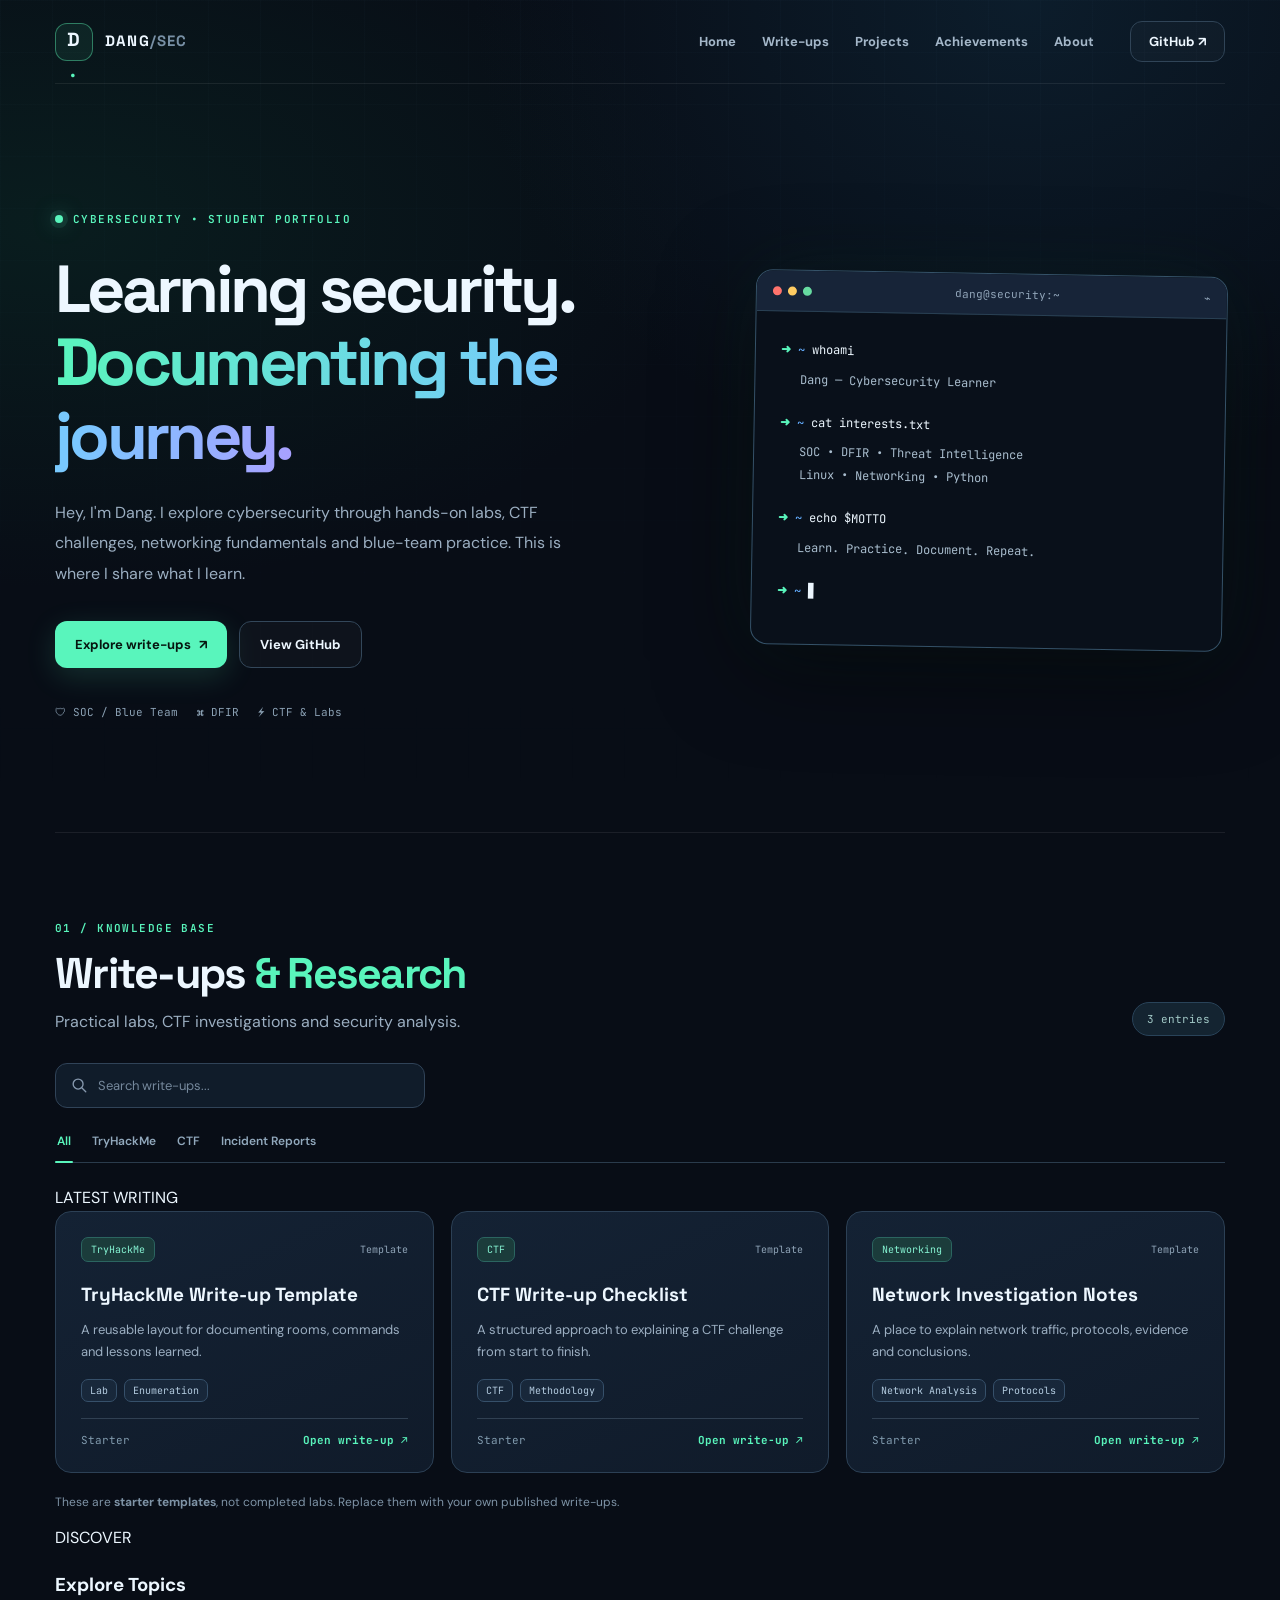
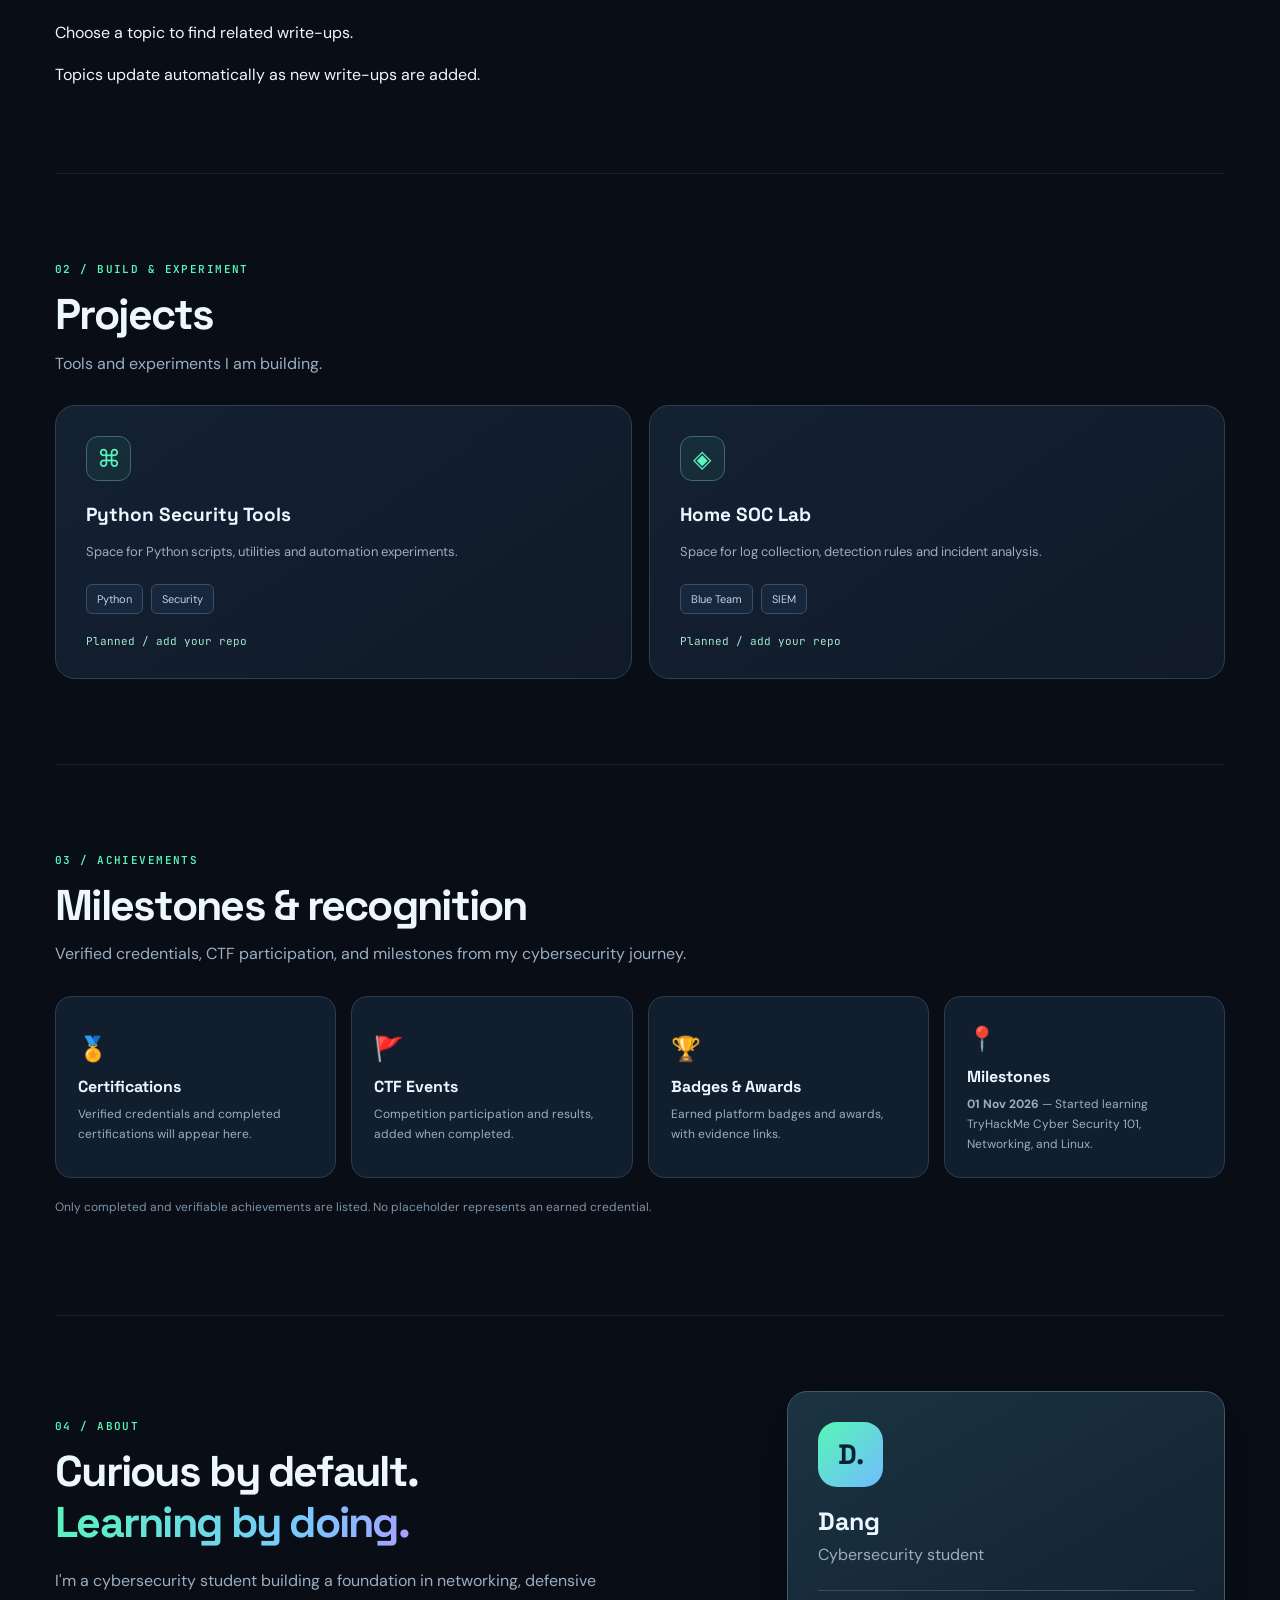
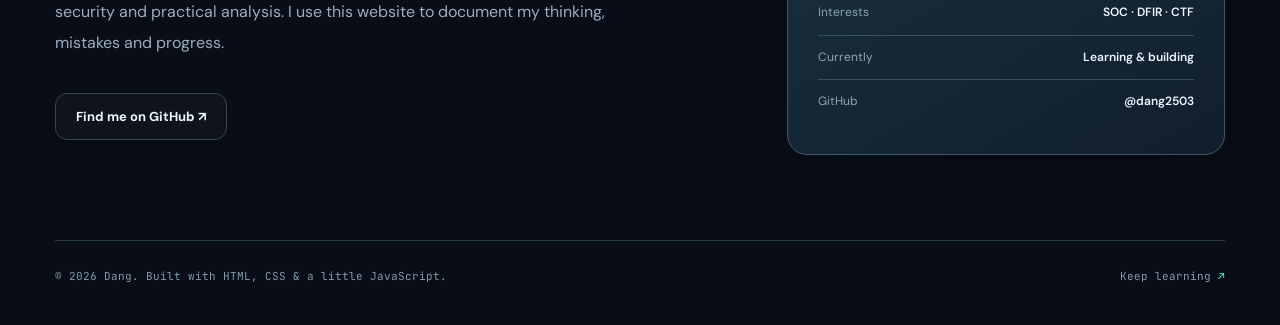
==== commit 09dc11ee: "Build Medium-style topic discovery for write-ups" ====
--- a/index.html
+++ b/index.html
@@ -22,13 +22,29 @@
       <button type="button" class="active" data-filter="All" aria-pressed="true">All</button>
       <button type="button" data-filter="TryHackMe" aria-pressed="false">TryHackMe</button>
       <button type="button" data-filter="CTF" aria-pressed="false">CTF</button>
-      <button type="button" data-filter="SOC / DFIR" aria-pressed="false">SOC / DFIR</button>
       <button type="button" data-filter="Incident Report" aria-pressed="false">Incident Reports</button>
-      <button type="button" data-filter="Networking" aria-pressed="false">Networking</button>
     </div>
   </div>
-  <div id="cards" class="cards hybrid-cards"></div>
-  <p class="fineprint">The entries below are <strong>starter templates</strong>, not completed labs. Replace them with your own published write-ups.</p>
+  <div class="writeup-explorer">
+    <div class="writeup-feed">
+      <div class="feed-toolbar">
+        <span class="feed-caption">LATEST WRITING</span>
+        <button type="button" id="clear-filters" class="clear-filters" hidden>Clear filters ×</button>
+      </div>
+      <div id="active-filters" class="active-filters" aria-live="polite"></div>
+      <div id="cards" class="cards hybrid-cards"></div>
+      <p class="fineprint">These are <strong>starter templates</strong>, not completed labs. Replace them with your own published write-ups.</p>
+    </div>
+    <aside class="topics-sidebar" aria-labelledby="topics-title">
+      <div class="topics-header">
+        <span class="topics-eyebrow">DISCOVER</span>
+        <h3 id="topics-title">Explore Topics</h3>
+        <p>Choose a topic to find related write-ups.</p>
+      </div>
+      <div id="topic-list" class="topic-list" aria-label="Browse topics"></div>
+      <div class="topic-footnote">Topics update automatically as new write-ups are added.</div>
+    </aside>
+  </div>
 </section>
 <section id="projects" class="section"><div class="section-head"><div><p class="kicker">02 / BUILD & EXPERIMENT</p><h2>Projects</h2><p>Tools and experiments I am building.</p></div></div><div class="project-grid"><article class="panel"><div class="project-icon">⌘</div><h3>Python Security Tools</h3><p>Space for Python scripts, utilities and automation experiments.</p><div class="chips"><span>Python</span><span>Security</span></div><p class="status">Planned / add your repo</p></article><article class="panel"><div class="project-icon">◈</div><h3>Home SOC Lab</h3><p>Space for log collection, detection rules and incident analysis.</p><div class="chips"><span>Blue Team</span><span>SIEM</span></div><p class="status">Planned / add your repo</p></article></div></section>
 <section id="achievements" class="section"><div class="section-head"><div><p class="kicker">03 / ACHIEVEMENTS</p><h2>Milestones &amp; recognition</h2><p>Verified credentials, CTF participation, and milestones from my cybersecurity journey.</p></div></div><div class="notes"><div>🏅 <strong>Certifications</strong><small>Verified credentials and completed certifications will appear here.</small></div><div>🚩 <strong>CTF Events</strong><small>Competition participation and results, added when completed.</small></div><div>🏆 <strong>Badges &amp; Awards</strong><small>Earned platform badges and awards, with evidence links.</small></div><div>📍 <strong>Milestones</strong><small><b>01 Nov 2026</b> — Started learning TryHackMe Cyber Security 101, Networking, and Linux.</small></div></div><p class="fineprint">Only completed and verifiable achievements are listed. No placeholder represents an earned credential.</p></section>
--- a/assets/style.css
+++ b/assets/style.css
@@ -91,3 +91,27 @@
   #writeups .category-dropdown{width:100%}
   #writeups .category-menu{min-width:100%}
 }
+
+/* Hybrid Portfolio — compact search, inline category tabs, editorial card grid */
+#writeups.hybrid-writeups .hybrid-heading{margin-bottom:0;align-items:end}
+#writeups.hybrid-writeups .hybrid-heading h2{margin:8px 0 10px}
+#writeups.hybrid-writeups .count{background:#142431;border-color:#294359;color:#a2c9c7}
+#writeups.hybrid-writeups .hybrid-toolbar{display:flex;align-items:center;justify-content:flex-start;gap:0;margin:27px 0 16px}
+#writeups.hybrid-writeups .hybrid-toolbar .search{width:min(100%,370px);max-width:370px;height:45px;padding:0 14px;flex:none;border-radius:12px;background:#101c2a;border:1px solid #304358}
+#writeups.hybrid-writeups .hybrid-toolbar .search:hover{border-color:#4b6680}
+#writeups.hybrid-writeups .hybrid-toolbar .search:focus-within{border-color:#6d9a9f;box-shadow:0 0 0 3px #59f5bc10}
+#writeups.hybrid-writeups .hybrid-filter-bar{margin:0 0 22px;border-bottom:1px solid #2a3b4c}
+#writeups.hybrid-writeups .hybrid-tabs{display:flex;align-items:center;flex-wrap:wrap;gap:4px 17px}
+#writeups.hybrid-writeups .hybrid-tabs button{position:relative;display:inline-flex;align-items:center;justify-content:center;white-space:nowrap;padding:9px 2px 13px;border:0;border-radius:0;background:transparent;color:#92a9bd;font:600 12px 'DM Sans',sans-serif;transition:color .18s}
+#writeups.hybrid-writeups .hybrid-tabs button:hover{color:#e2f5f2;background:transparent}
+#writeups.hybrid-writeups .hybrid-tabs button.active{color:var(--mint);background:transparent}
+#writeups.hybrid-writeups .hybrid-tabs button.active:after{content:'';position:absolute;bottom:-1px;left:0;right:0;height:2px;border-radius:2px;background:var(--mint)}
+#writeups.hybrid-writeups .hybrid-cards{display:grid;grid-template-columns:repeat(3,minmax(0,1fr));gap:17px}
+#writeups.hybrid-writeups .hybrid-cards .entry{min-height:262px;padding:25px;border-radius:16px;background:linear-gradient(155deg,#142234,#101b2a);border:1px solid #2c4055}
+#writeups.hybrid-writeups .hybrid-cards .entry h3{margin:20px 0 10px;font-size:19px;line-height:1.4}
+#writeups.hybrid-writeups .hybrid-cards .entry p{font-size:13px;line-height:1.7}
+#writeups.hybrid-writeups .hybrid-cards .entry-tags{margin:16px 0 14px}
+#writeups.hybrid-writeups .hybrid-cards .entry .foot{padding-top:14px}
+#writeups.hybrid-writeups .hybrid-cards .entry .read-more{font-size:11px}
+@media(max-width:980px){#writeups.hybrid-writeups .hybrid-cards{grid-template-columns:repeat(2,minmax(0,1fr))}}
+@media(max-width:690px){#writeups.hybrid-writeups .hybrid-toolbar{display:flex}#writeups.hybrid-writeups .hybrid-toolbar .search{width:100%;max-width:370px}#writeups.hybrid-writeups .hybrid-tabs{gap:4px 15px}#writeups.hybrid-writeups .hybrid-cards{grid-template-columns:1fr}#writeups.hybrid-writeups .hybrid-cards .entry{min-height:230px}}
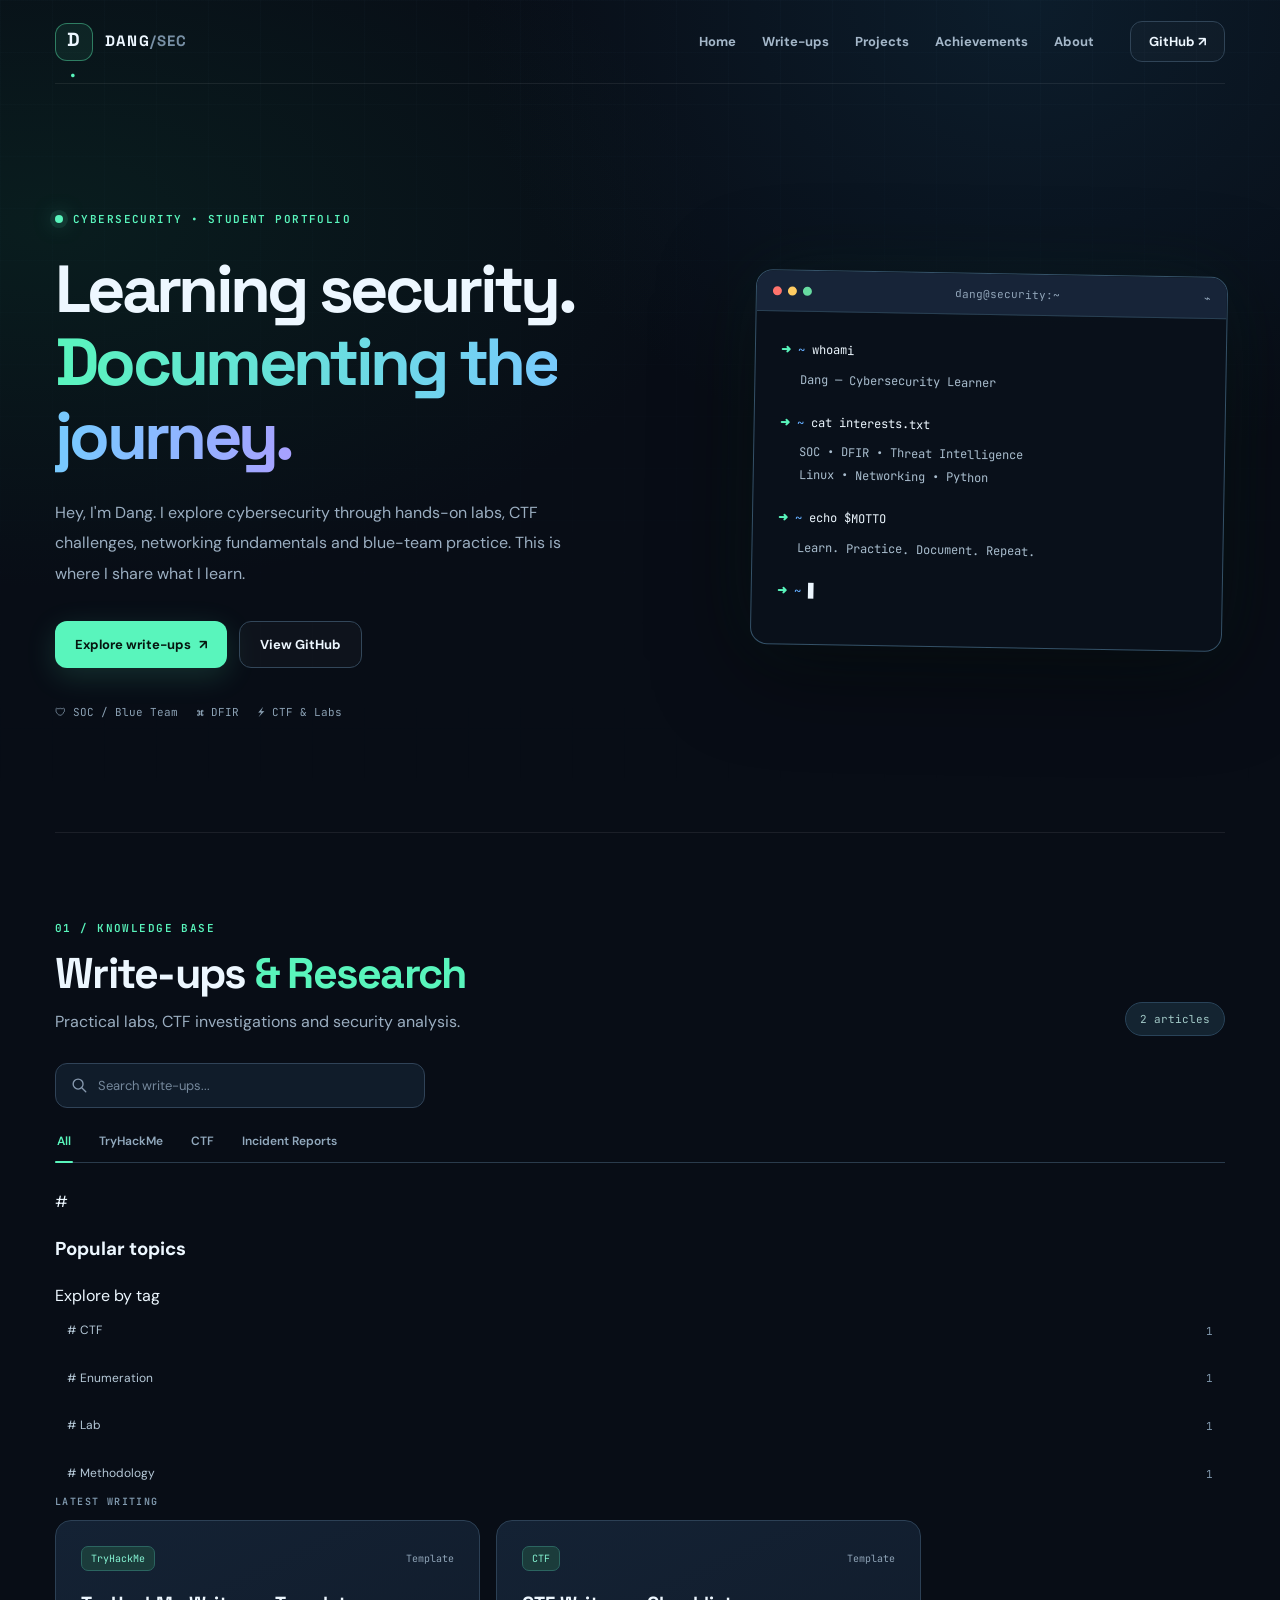
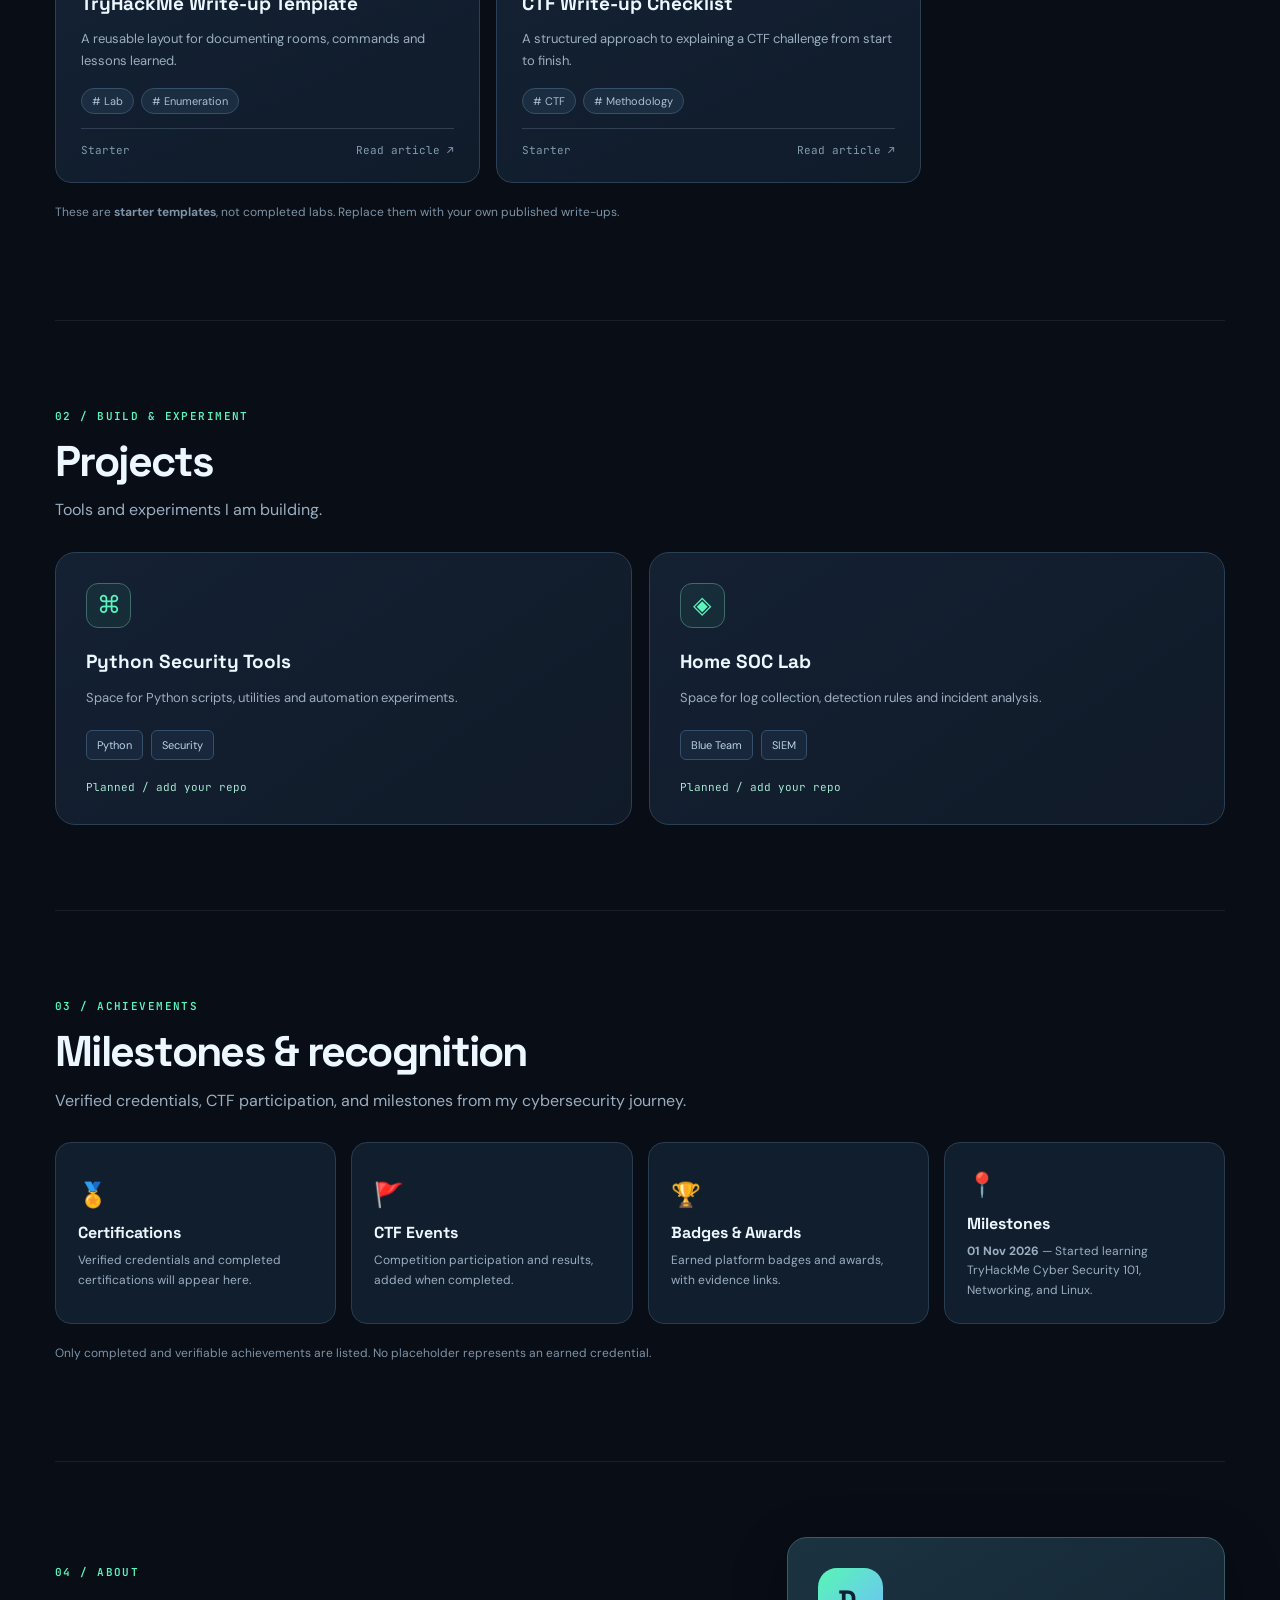
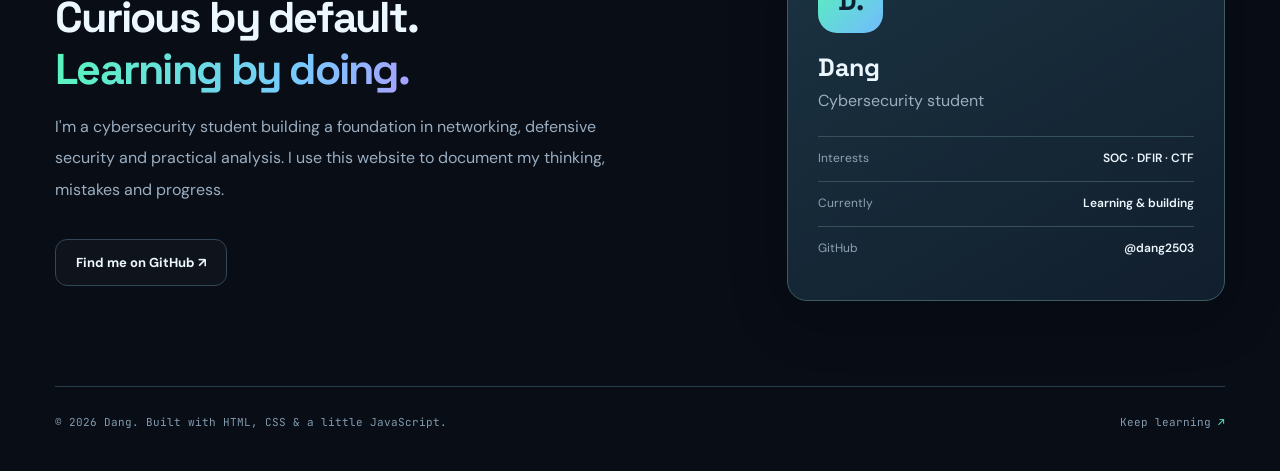
==== commit fefb507d: "Implement inline popular topic chips for write-ups" ====
--- a/index.html
+++ b/index.html
@@ -25,6 +25,14 @@
       <button type="button" data-filter="Incident Report" aria-pressed="false">Incident Reports</button>
     </div>
   </div>
+  <div class="topics-strip" aria-labelledby="topics-title">
+    <div class="topics-heading">
+      <span class="topics-heading-icon" aria-hidden="true">#</span>
+      <h3 id="topics-title">Popular topics</h3>
+      <span class="topics-help">Explore by tag</span>
+    </div>
+    <div id="topic-list" class="topic-list" role="group" aria-label="Filter by topic"></div>
+  </div>
   <div class="writeup-explorer">
     <div class="writeup-feed">
       <div class="feed-toolbar">
@@ -35,15 +43,6 @@
       <div id="cards" class="cards hybrid-cards"></div>
       <p class="fineprint">These are <strong>starter templates</strong>, not completed labs. Replace them with your own published write-ups.</p>
     </div>
-    <aside class="topics-sidebar" aria-labelledby="topics-title">
-      <div class="topics-header">
-        <span class="topics-eyebrow">DISCOVER</span>
-        <h3 id="topics-title">Explore Topics</h3>
-        <p>Choose a topic to find related write-ups.</p>
-      </div>
-      <div id="topic-list" class="topic-list" aria-label="Browse topics"></div>
-      <div class="topic-footnote">Topics update automatically as new write-ups are added.</div>
-    </aside>
   </div>
 </section>
 <section id="projects" class="section"><div class="section-head"><div><p class="kicker">02 / BUILD & EXPERIMENT</p><h2>Projects</h2><p>Tools and experiments I am building.</p></div></div><div class="project-grid"><article class="panel"><div class="project-icon">⌘</div><h3>Python Security Tools</h3><p>Space for Python scripts, utilities and automation experiments.</p><div class="chips"><span>Python</span><span>Security</span></div><p class="status">Planned / add your repo</p></article><article class="panel"><div class="project-icon">◈</div><h3>Home SOC Lab</h3><p>Space for log collection, detection rules and incident analysis.</p><div class="chips"><span>Blue Team</span><span>SIEM</span></div><p class="status">Planned / add your repo</p></article></div></section>
--- a/assets/style.css
+++ b/assets/style.css
@@ -115,3 +115,42 @@
 #writeups.hybrid-writeups .hybrid-cards .entry .read-more{font-size:11px}
 @media(max-width:980px){#writeups.hybrid-writeups .hybrid-cards{grid-template-columns:repeat(2,minmax(0,1fr))}}
 @media(max-width:690px){#writeups.hybrid-writeups .hybrid-toolbar{display:flex}#writeups.hybrid-writeups .hybrid-toolbar .search{width:100%;max-width:370px}#writeups.hybrid-writeups .hybrid-tabs{gap:4px 15px}#writeups.hybrid-writeups .hybrid-cards{grid-template-columns:1fr}#writeups.hybrid-writeups .hybrid-cards .entry{min-height:230px}}
+
+/* Medium-inspired Write-ups explorer: editorial cards + topic discovery sidebar */
+#writeups.hybrid-writeups .hybrid-filter-bar{margin-bottom:26px}
+#writeups.hybrid-writeups .hybrid-tabs{gap:4px 24px}
+#writeups .writeup-explorer{display:grid;grid-template-columns:minmax(0,1fr) 270px;gap:34px;align-items:start}
+#writeups .writeup-feed{min-width:0}
+#writeups .feed-toolbar{display:flex;justify-content:space-between;align-items:center;gap:12px;margin-bottom:12px}
+#writeups .feed-caption,#writeups .topics-eyebrow{font:600 10px 'JetBrains Mono',monospace;letter-spacing:.14em;color:#829bb0}
+#writeups .clear-filters{color:var(--mint);font-size:12px;background:none;border:0;padding:4px}
+#writeups .clear-filters:hover{text-decoration:underline}
+#writeups .clear-filters[hidden]{display:none}
+#writeups .active-filters{display:flex;gap:7px;flex-wrap:wrap;margin-bottom:14px}
+#writeups .active-filters:empty{display:none}
+#writeups .selected-filter{font:11px 'JetBrains Mono',monospace;color:#b8e0d3;background:#153b35;border:1px solid #275e52;padding:6px 9px;border-radius:7px}
+#writeups.hybrid-writeups .hybrid-cards{display:grid;grid-template-columns:repeat(2,minmax(0,1fr));gap:16px}
+#writeups.hybrid-writeups .hybrid-cards .editorial-entry{min-height:250px;display:flex;flex-direction:column;cursor:pointer}
+#writeups .editorial-entry .entry-head{display:flex;justify-content:space-between;align-items:center;gap:12px}
+#writeups .editorial-entry h3 a{color:inherit;text-decoration:none}
+#writeups .editorial-entry h3 a:focus-visible{outline:2px solid var(--mint);outline-offset:3px}
+#writeups .editorial-entry .entry-tags{position:relative;z-index:2;display:flex;gap:7px;flex-wrap:wrap;margin:18px 0 14px}
+#writeups .editorial-entry .topic-tag{position:relative;pointer-events:auto;cursor:pointer;background:#1b2d40;color:#a9c1d5;border:1px solid #36506a;border-radius:99px;font:11px 'DM Sans',sans-serif;padding:5px 10px;transition:.15s}
+#writeups .editorial-entry .topic-tag:hover,#writeups .editorial-entry .topic-tag.active{background:#20483f;border-color:#4e9b85;color:#c5fbe4}
+#writeups .editorial-entry .foot{margin-top:auto}
+#writeups .topics-sidebar{border:1px solid #2c4055;border-radius:17px;background:linear-gradient(145deg,#121f2f,#0d1825);padding:23px;position:sticky;top:24px}
+#writeups .topics-header h3{font:700 22px 'Space Grotesk',sans-serif;letter-spacing:-.025em;margin:9px 0 7px}
+#writeups .topics-header p{font-size:12px;color:var(--sub);line-height:1.65;margin:0 0 18px}
+#writeups .topic-list{display:flex;flex-direction:column;gap:6px}
+#writeups .topic-option{display:flex;width:100%;align-items:center;justify-content:space-between;gap:8px;background:transparent;border:1px solid transparent;border-radius:9px;color:#b6c9d8;text-align:left;font-size:12px;padding:10px 11px}
+#writeups .topic-option:hover{border-color:#33495c;background:#1b2c3d;color:#fff}
+#writeups .topic-option.active{background:#1e443d;color:#bdf2db;border-color:#336b5b}
+#writeups .topic-count{font:11px 'JetBrains Mono',monospace;color:#8198ad}
+#writeups .topic-option.active .topic-count{color:#bdf2db}
+#writeups .topic-footnote{font-size:11px;color:#718b9f;line-height:1.6;border-top:1px solid #2a3c4d;margin-top:20px;padding-top:15px}
+#writeups .empty-writeups{border:1px dashed #3c5369;border-radius:15px;padding:32px;color:#c5d7e5;grid-column:1/-1}
+#writeups .empty-writeups p{font-size:13px;color:var(--sub)}
+#writeups .empty-writeups button{background:#1c4339;color:#b4f3d7;border:1px solid #367765;padding:9px 12px;border-radius:8px}
+@media(max-width:1050px){#writeups .writeup-explorer{grid-template-columns:minmax(0,1fr) 240px;gap:20px}}
+@media(max-width:850px){#writeups .writeup-explorer{grid-template-columns:1fr}#writeups .topics-sidebar{position:static;order:-1}#writeups .topic-list{flex-direction:row;flex-wrap:wrap}#writeups .topic-option{width:auto;gap:13px;border-color:#31475b;background:#152538}}
+@media(max-width:690px){#writeups.hybrid-writeups .hybrid-cards{grid-template-columns:1fr}#writeups .topics-sidebar{padding:18px}#writeups.hybrid-writeups .hybrid-tabs{gap:4px 20px}#writeups.hybrid-writeups .hybrid-cards .editorial-entry{min-height:215px}}
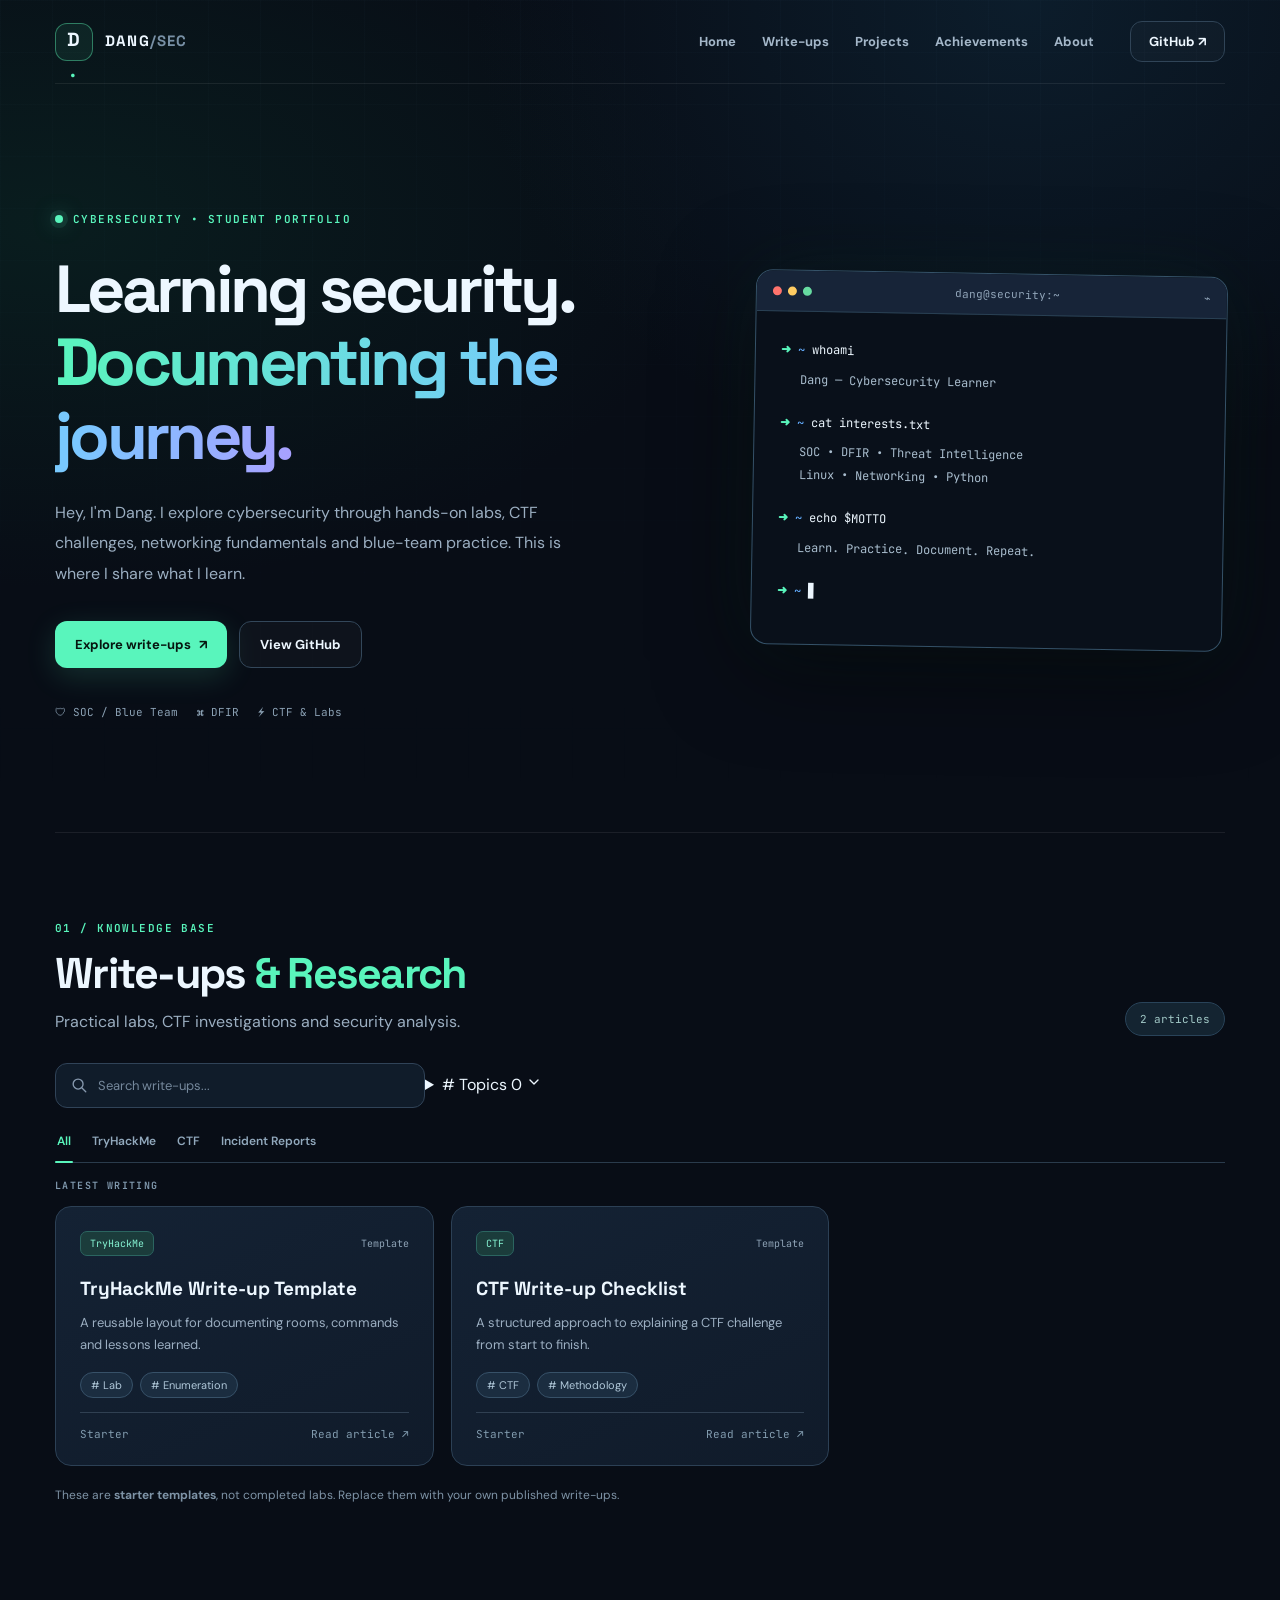
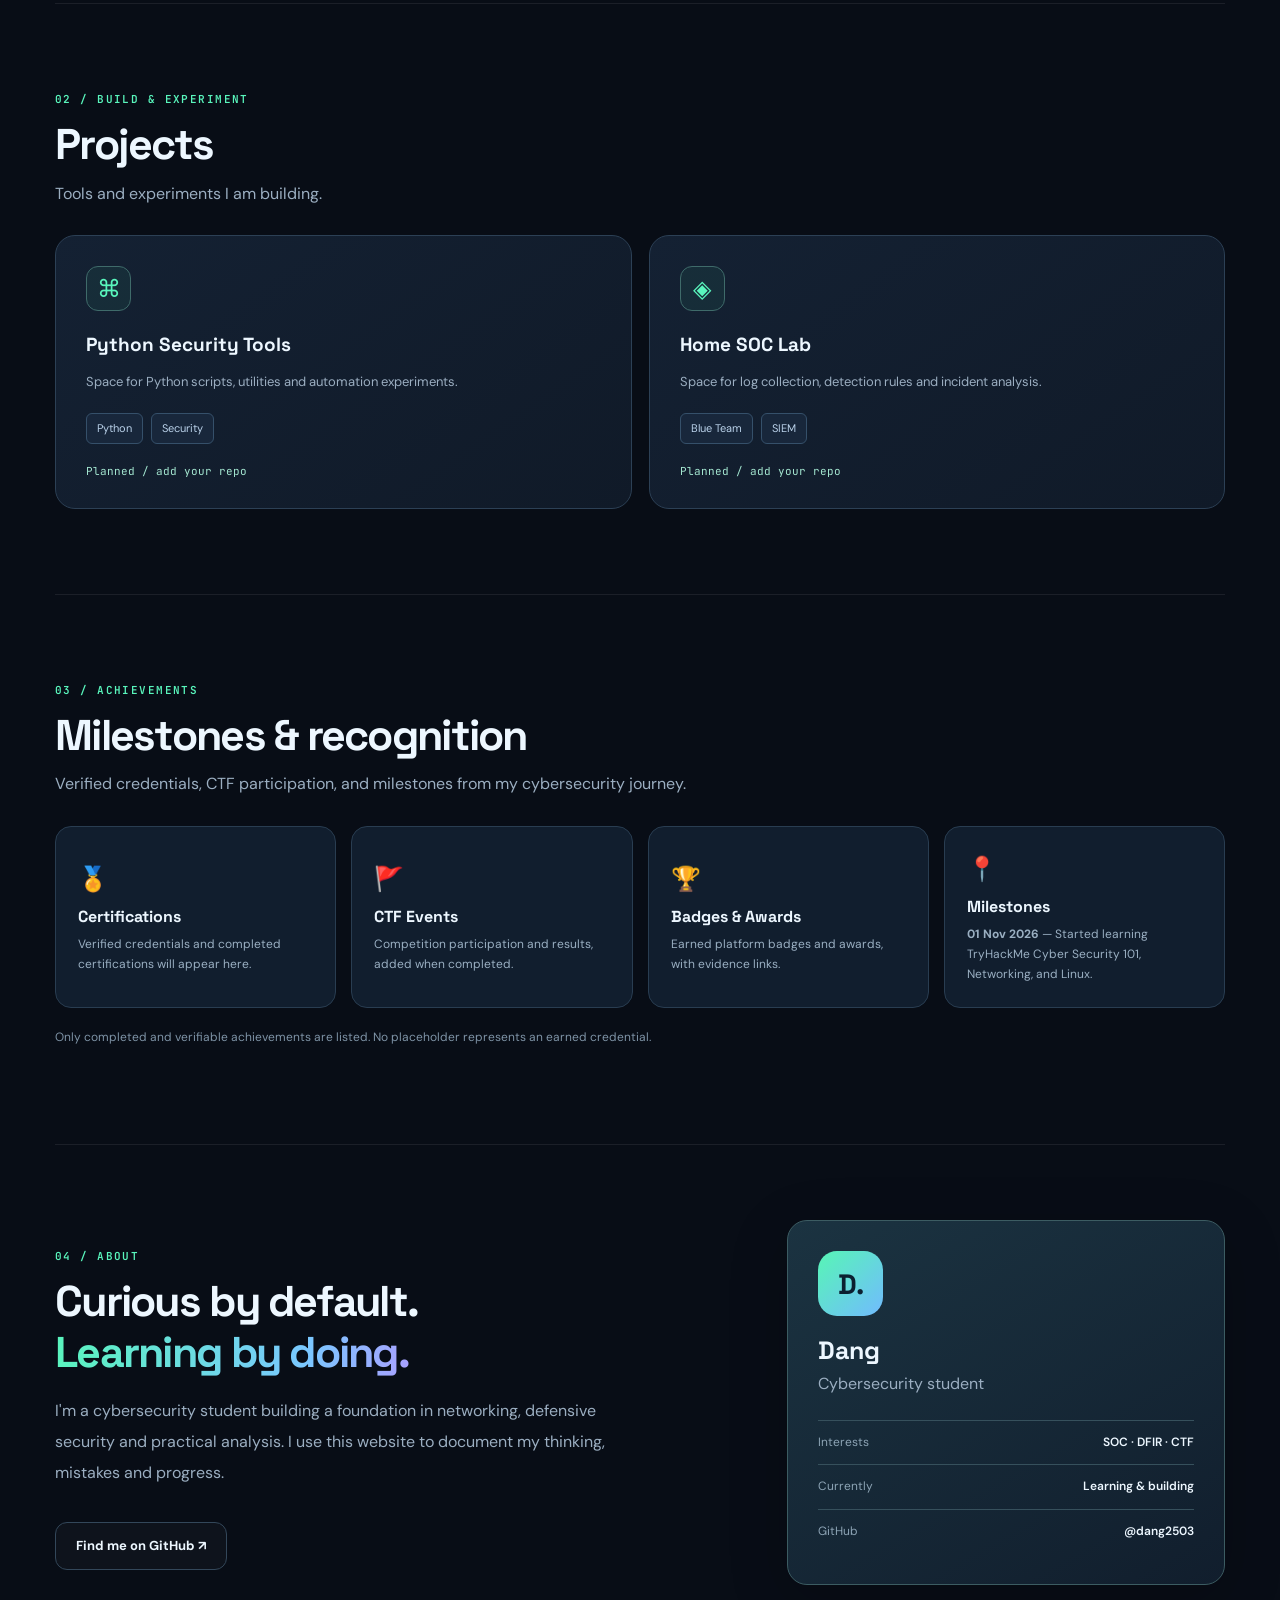
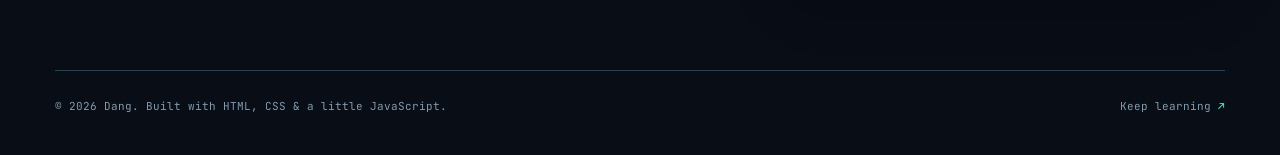
==== commit 0ac951e0: "Replace oversized topic strip with compact dropdown beside search" ====
--- a/index.html
+++ b/index.html
@@ -1,5 +1,5 @@
 <!doctype html>
-<html lang="en"><head><meta charset="utf-8"><meta name="viewport" content="width=device-width,initial-scale=1"><meta name="description" content="Dang's cybersecurity portfolio: write-ups, projects, achievements and SOC/DFIR learning journey."><title>Dang | Cybersecurity Portfolio</title><link rel="stylesheet" href="assets/style.css"></head>
+<html lang="en"><head><meta charset="utf-8"><meta name="viewport" content="width=device-width,initial-scale=1"><meta name="description" content="Dang's cybersecurity portfolio: write-ups, projects, achievements and SOC/DFIR learning journey."><title>Dang | Cybersecurity Portfolio</title><link rel="stylesheet" href="assets/style.css?v=20261120-compact-topics"></head>
 <body><div class="ambient"></div><header class="nav wrap"><a class="brand" href="#home"><span class="brandmark">D<span class="mint">.</span></span><span>DANG<span class="muted">/SEC</span></span></a><nav aria-label="Main navigation"><a href="#home">Home</a><a href="#writeups">Write-ups</a><a href="#projects">Projects</a><a href="#achievements">Achievements</a><a href="#about">About</a></nav><a class="github" href="https://github.com/dang2503" target="_blank" rel="noopener">GitHub ↗</a></header>
 <main class="wrap"><section id="home" class="hero"><div><p class="eyebrow"><span class="pulse"></span> CYBERSECURITY • STUDENT PORTFOLIO</p><h1>Learning security.<br><span class="gradient">Documenting the journey.</span></h1><p class="intro">Hey, I'm Dang. I explore cybersecurity through hands-on labs, CTF challenges, networking fundamentals and blue-team practice. This is where I share what I learn.</p><div class="cta"><a class="btn primary" href="#writeups">Explore write-ups <span>↗</span></a><a class="btn secondary" href="https://github.com/dang2503" target="_blank" rel="noopener">View GitHub</a></div><div class="meta"><span>🛡 SOC / Blue Team</span><span>⌘ DFIR</span><span>⚡ CTF & Labs</span></div></div><div class="terminal"><div class="terminal-top"><div><i></i><i></i><i></i></div><span>dang@security:~</span><span>⌁</span></div><div class="terminal-body"><p><b class="mint">➜</b> <span class="sky">~</span> whoami</p><p class="out">Dang — Cybersecurity Learner</p><p><b class="mint">➜</b> <span class="sky">~</span> cat interests.txt</p><p class="out">SOC • DFIR • Threat Intelligence<br>Linux • Networking • Python</p><p><b class="mint">➜</b> <span class="sky">~</span> echo $MOTTO</p><p class="out">Learn. Practice. Document. Repeat.</p><p><b class="mint">➜</b> <span class="sky">~</span> <span class="cursor">▊</span></p></div></div></section>
 <section id="writeups" class="section hybrid-writeups">
@@ -16,6 +16,21 @@
       <svg class="search-icon" aria-hidden="true" viewBox="0 0 24 24" width="18" height="18" fill="none" stroke="currentColor" stroke-width="1.8" stroke-linecap="round"><circle cx="10.8" cy="10.8" r="6.6"></circle><path d="m16 16 5 5"></path></svg>
       <input id="search" type="search" placeholder="Search write-ups..." aria-label="Search write-ups" autocomplete="off">
     </label>
+    <details class="topic-dropdown" id="topic-dropdown">
+      <summary class="topic-trigger" aria-label="Browse topics">
+        <span class="topic-trigger-hash" aria-hidden="true">#</span>
+        <span>Topics</span>
+        <span class="topic-trigger-count" id="topic-total">0</span>
+        <svg class="topic-chevron" aria-hidden="true" viewBox="0 0 24 24" width="16" height="16" fill="none" stroke="currentColor" stroke-width="2" stroke-linecap="round" stroke-linejoin="round"><path d="m6 9 6 6 6-6"></path></svg>
+      </summary>
+      <div class="topic-popover" aria-label="Choose a topic">
+        <div class="topic-popover-head">
+          <strong>Browse topics</strong>
+          <span>Filter articles by tag</span>
+        </div>
+        <div id="topic-list" class="topic-list" role="group" aria-label="Filter by topic"></div>
+      </div>
+    </details>
   </div>
   <div class="hybrid-filter-bar">
     <div class="filters hybrid-tabs" id="filters" role="group" aria-label="Filter write-ups by category">
@@ -24,14 +39,6 @@
       <button type="button" data-filter="CTF" aria-pressed="false">CTF</button>
       <button type="button" data-filter="Incident Report" aria-pressed="false">Incident Reports</button>
     </div>
-  </div>
-  <div class="topics-strip" aria-labelledby="topics-title">
-    <div class="topics-heading">
-      <span class="topics-heading-icon" aria-hidden="true">#</span>
-      <h3 id="topics-title">Popular topics</h3>
-      <span class="topics-help">Explore by tag</span>
-    </div>
-    <div id="topic-list" class="topic-list" role="group" aria-label="Filter by topic"></div>
   </div>
   <div class="writeup-explorer">
     <div class="writeup-feed">
@@ -47,4 +54,4 @@
 </section>
 <section id="projects" class="section"><div class="section-head"><div><p class="kicker">02 / BUILD & EXPERIMENT</p><h2>Projects</h2><p>Tools and experiments I am building.</p></div></div><div class="project-grid"><article class="panel"><div class="project-icon">⌘</div><h3>Python Security Tools</h3><p>Space for Python scripts, utilities and automation experiments.</p><div class="chips"><span>Python</span><span>Security</span></div><p class="status">Planned / add your repo</p></article><article class="panel"><div class="project-icon">◈</div><h3>Home SOC Lab</h3><p>Space for log collection, detection rules and incident analysis.</p><div class="chips"><span>Blue Team</span><span>SIEM</span></div><p class="status">Planned / add your repo</p></article></div></section>
 <section id="achievements" class="section"><div class="section-head"><div><p class="kicker">03 / ACHIEVEMENTS</p><h2>Milestones &amp; recognition</h2><p>Verified credentials, CTF participation, and milestones from my cybersecurity journey.</p></div></div><div class="notes"><div>🏅 <strong>Certifications</strong><small>Verified credentials and completed certifications will appear here.</small></div><div>🚩 <strong>CTF Events</strong><small>Competition participation and results, added when completed.</small></div><div>🏆 <strong>Badges &amp; Awards</strong><small>Earned platform badges and awards, with evidence links.</small></div><div>📍 <strong>Milestones</strong><small><b>01 Nov 2026</b> — Started learning TryHackMe Cyber Security 101, Networking, and Linux.</small></div></div><p class="fineprint">Only completed and verifiable achievements are listed. No placeholder represents an earned credential.</p></section>
-<section id="about" class="section about"><div><p class="kicker">04 / ABOUT</p><h2>Curious by default.<br><span class="gradient">Learning by doing.</span></h2><p>I'm a cybersecurity student building a foundation in networking, defensive security and practical analysis. I use this website to document my thinking, mistakes and progress.</p><a class="btn secondary" href="https://github.com/dang2503" target="_blank" rel="noopener">Find me on GitHub ↗</a></div><div class="about-card"><div class="avatar">D.</div><h3>Dang</h3><p>Cybersecurity student</p><div class="about-line"><span>Interests</span><b>SOC · DFIR · CTF</b></div><div class="about-line"><span>Currently</span><b>Learning & building</b></div><div class="about-line"><span>GitHub</span><b>@dang2503</b></div></div></section></main><footer class="wrap"><span>© <span id="year"></span> Dang. Built with HTML, CSS & a little JavaScript.</span><span>Keep learning <span class="mint">↗</span></span></footer><script src="assets/main.js"></script></body></html>
+<section id="about" class="section about"><div><p class="kicker">04 / ABOUT</p><h2>Curious by default.<br><span class="gradient">Learning by doing.</span></h2><p>I'm a cybersecurity student building a foundation in networking, defensive security and practical analysis. I use this website to document my thinking, mistakes and progress.</p><a class="btn secondary" href="https://github.com/dang2503" target="_blank" rel="noopener">Find me on GitHub ↗</a></div><div class="about-card"><div class="avatar">D.</div><h3>Dang</h3><p>Cybersecurity student</p><div class="about-line"><span>Interests</span><b>SOC · DFIR · CTF</b></div><div class="about-line"><span>Currently</span><b>Learning & building</b></div><div class="about-line"><span>GitHub</span><b>@dang2503</b></div></div></section></main><footer class="wrap"><span>© <span id="year"></span> Dang. Built with HTML, CSS & a little JavaScript.</span><span>Keep learning <span class="mint">↗</span></span></footer><script src="assets/main.js?v=20261120-compact-topics"></script></body></html>
--- a/assets/style.css
+++ b/assets/style.css
@@ -116,41 +116,41 @@
 @media(max-width:980px){#writeups.hybrid-writeups .hybrid-cards{grid-template-columns:repeat(2,minmax(0,1fr))}}
 @media(max-width:690px){#writeups.hybrid-writeups .hybrid-toolbar{display:flex}#writeups.hybrid-writeups .hybrid-toolbar .search{width:100%;max-width:370px}#writeups.hybrid-writeups .hybrid-tabs{gap:4px 15px}#writeups.hybrid-writeups .hybrid-cards{grid-template-columns:1fr}#writeups.hybrid-writeups .hybrid-cards .entry{min-height:230px}}
 
-/* Medium-inspired Write-ups explorer: editorial cards + topic discovery sidebar */
-#writeups.hybrid-writeups .hybrid-filter-bar{margin-bottom:26px}
-#writeups.hybrid-writeups .hybrid-tabs{gap:4px 24px}
-#writeups .writeup-explorer{display:grid;grid-template-columns:minmax(0,1fr) 270px;gap:34px;align-items:start}
-#writeups .writeup-feed{min-width:0}
-#writeups .feed-toolbar{display:flex;justify-content:space-between;align-items:center;gap:12px;margin-bottom:12px}
-#writeups .feed-caption,#writeups .topics-eyebrow{font:600 10px 'JetBrains Mono',monospace;letter-spacing:.14em;color:#829bb0}
-#writeups .clear-filters{color:var(--mint);font-size:12px;background:none;border:0;padding:4px}
+/* Compact inline topic chips — Medium-inspired portfolio */
+#writeups.hybrid-writeups .hybrid-filter-bar{margin-bottom:16px}
+#writeups .topics-strip{padding:17px 0 20px;margin-bottom:24px;border-bottom:1px solid #28394b}
+#writeups .topics-heading{display:flex;align-items:center;gap:9px;margin-bottom:13px}
+#writeups .topics-heading-icon{display:grid;place-items:center;width:25px;height:25px;border-radius:7px;background:#1d3340;color:#8edbbd;font:700 15px 'JetBrains Mono',monospace}
+#writeups .topics-heading h3{margin:0;color:#dae9f3;font:700 13px 'Space Grotesk',sans-serif}
+#writeups .topics-help{margin-left:4px;color:#8197aa;font-size:11px}
+#writeups .topic-list{display:flex;flex-direction:row;flex-wrap:nowrap;align-items:center;justify-content:flex-start;gap:9px;width:100%;max-width:100%;overflow-x:auto;overflow-y:hidden;padding:2px 0 8px;scrollbar-width:thin;scrollbar-color:#36556a transparent}
+#writeups .topic-option{display:inline-flex;flex:0 0 auto;width:auto;min-width:max-content;white-space:nowrap;align-items:center;gap:9px;background:#172638;border:1px solid #344a5e;border-radius:999px;color:#b0c6d7;padding:7px 12px;font:500 12px 'DM Sans',sans-serif;transition:.18s}
+#writeups .topic-option:hover{background:#1f3544;border-color:#5c817e;color:#eef9f5}
+#writeups .topic-option.active{background:#1c463d;border-color:#44856e;color:#bdf4db}
+#writeups .topic-count{font:10px 'JetBrains Mono',monospace;color:#8fa3b5}
+#writeups .topic-option.active .topic-count{color:#addbc5}
+#writeups .writeup-explorer{display:block}
+#writeups .writeup-feed{min-width:0;width:100%}
+#writeups .feed-toolbar{display:flex;justify-content:space-between;align-items:center;gap:12px;margin-bottom:14px}
+#writeups .feed-caption{font:600 10px 'JetBrains Mono',monospace;letter-spacing:.14em;color:#829bb0}
+#writeups .clear-filters{border:0;background:transparent;color:var(--mint);font-size:12px;padding:5px 2px}
 #writeups .clear-filters:hover{text-decoration:underline}
 #writeups .clear-filters[hidden]{display:none}
-#writeups .active-filters{display:flex;gap:7px;flex-wrap:wrap;margin-bottom:14px}
+#writeups .active-filters{display:flex;flex-wrap:wrap;gap:7px;margin-bottom:14px}
 #writeups .active-filters:empty{display:none}
-#writeups .selected-filter{font:11px 'JetBrains Mono',monospace;color:#b8e0d3;background:#153b35;border:1px solid #275e52;padding:6px 9px;border-radius:7px}
-#writeups.hybrid-writeups .hybrid-cards{display:grid;grid-template-columns:repeat(2,minmax(0,1fr));gap:16px}
-#writeups.hybrid-writeups .hybrid-cards .editorial-entry{min-height:250px;display:flex;flex-direction:column;cursor:pointer}
+#writeups .selected-filter{display:inline-flex;gap:8px;align-items:center;background:#173b35;border:1px solid #386657;color:#c1ecdb;border-radius:999px;padding:6px 10px;font:11px 'JetBrains Mono',monospace}
+#writeups .selected-filter:hover{background:#235145}
+#writeups.hybrid-writeups .hybrid-cards{display:grid;grid-template-columns:repeat(3,minmax(0,1fr));gap:17px}
+#writeups.hybrid-writeups .hybrid-cards .editorial-entry{display:flex;flex-direction:column;min-height:253px;padding:24px;border-radius:16px;cursor:pointer}
 #writeups .editorial-entry .entry-head{display:flex;justify-content:space-between;align-items:center;gap:12px}
 #writeups .editorial-entry h3 a{color:inherit;text-decoration:none}
 #writeups .editorial-entry h3 a:focus-visible{outline:2px solid var(--mint);outline-offset:3px}
-#writeups .editorial-entry .entry-tags{position:relative;z-index:2;display:flex;gap:7px;flex-wrap:wrap;margin:18px 0 14px}
-#writeups .editorial-entry .topic-tag{position:relative;pointer-events:auto;cursor:pointer;background:#1b2d40;color:#a9c1d5;border:1px solid #36506a;border-radius:99px;font:11px 'DM Sans',sans-serif;padding:5px 10px;transition:.15s}
+#writeups .editorial-entry .entry-tags{position:relative;z-index:2;display:flex;flex-wrap:wrap;gap:7px;margin:18px 0 14px}
+#writeups .editorial-entry .topic-tag{position:relative;pointer-events:auto;cursor:pointer;background:#1b2d40;color:#afc7d8;border:1px solid #375168;border-radius:999px;font:11px 'DM Sans',sans-serif;padding:5px 10px}
 #writeups .editorial-entry .topic-tag:hover,#writeups .editorial-entry .topic-tag.active{background:#20483f;border-color:#4e9b85;color:#c5fbe4}
 #writeups .editorial-entry .foot{margin-top:auto}
-#writeups .topics-sidebar{border:1px solid #2c4055;border-radius:17px;background:linear-gradient(145deg,#121f2f,#0d1825);padding:23px;position:sticky;top:24px}
-#writeups .topics-header h3{font:700 22px 'Space Grotesk',sans-serif;letter-spacing:-.025em;margin:9px 0 7px}
-#writeups .topics-header p{font-size:12px;color:var(--sub);line-height:1.65;margin:0 0 18px}
-#writeups .topic-list{display:flex;flex-direction:column;gap:6px}
-#writeups .topic-option{display:flex;width:100%;align-items:center;justify-content:space-between;gap:8px;background:transparent;border:1px solid transparent;border-radius:9px;color:#b6c9d8;text-align:left;font-size:12px;padding:10px 11px}
-#writeups .topic-option:hover{border-color:#33495c;background:#1b2c3d;color:#fff}
-#writeups .topic-option.active{background:#1e443d;color:#bdf2db;border-color:#336b5b}
-#writeups .topic-count{font:11px 'JetBrains Mono',monospace;color:#8198ad}
-#writeups .topic-option.active .topic-count{color:#bdf2db}
-#writeups .topic-footnote{font-size:11px;color:#718b9f;line-height:1.6;border-top:1px solid #2a3c4d;margin-top:20px;padding-top:15px}
-#writeups .empty-writeups{border:1px dashed #3c5369;border-radius:15px;padding:32px;color:#c5d7e5;grid-column:1/-1}
+#writeups .empty-writeups{grid-column:1/-1;border:1px dashed #3c5369;border-radius:15px;padding:32px;color:#c5d7e5}
 #writeups .empty-writeups p{font-size:13px;color:var(--sub)}
 #writeups .empty-writeups button{background:#1c4339;color:#b4f3d7;border:1px solid #367765;padding:9px 12px;border-radius:8px}
-@media(max-width:1050px){#writeups .writeup-explorer{grid-template-columns:minmax(0,1fr) 240px;gap:20px}}
-@media(max-width:850px){#writeups .writeup-explorer{grid-template-columns:1fr}#writeups .topics-sidebar{position:static;order:-1}#writeups .topic-list{flex-direction:row;flex-wrap:wrap}#writeups .topic-option{width:auto;gap:13px;border-color:#31475b;background:#152538}}
-@media(max-width:690px){#writeups.hybrid-writeups .hybrid-cards{grid-template-columns:1fr}#writeups .topics-sidebar{padding:18px}#writeups.hybrid-writeups .hybrid-tabs{gap:4px 20px}#writeups.hybrid-writeups .hybrid-cards .editorial-entry{min-height:215px}}
+@media(max-width:980px){#writeups.hybrid-writeups .hybrid-cards{grid-template-columns:repeat(2,minmax(0,1fr))}}
+@media(max-width:690px){#writeups.hybrid-writeups .hybrid-cards{grid-template-columns:1fr}#writeups.hybrid-writeups .hybrid-cards .editorial-entry{min-height:215px}#writeups .topics-strip{padding-top:14px}}
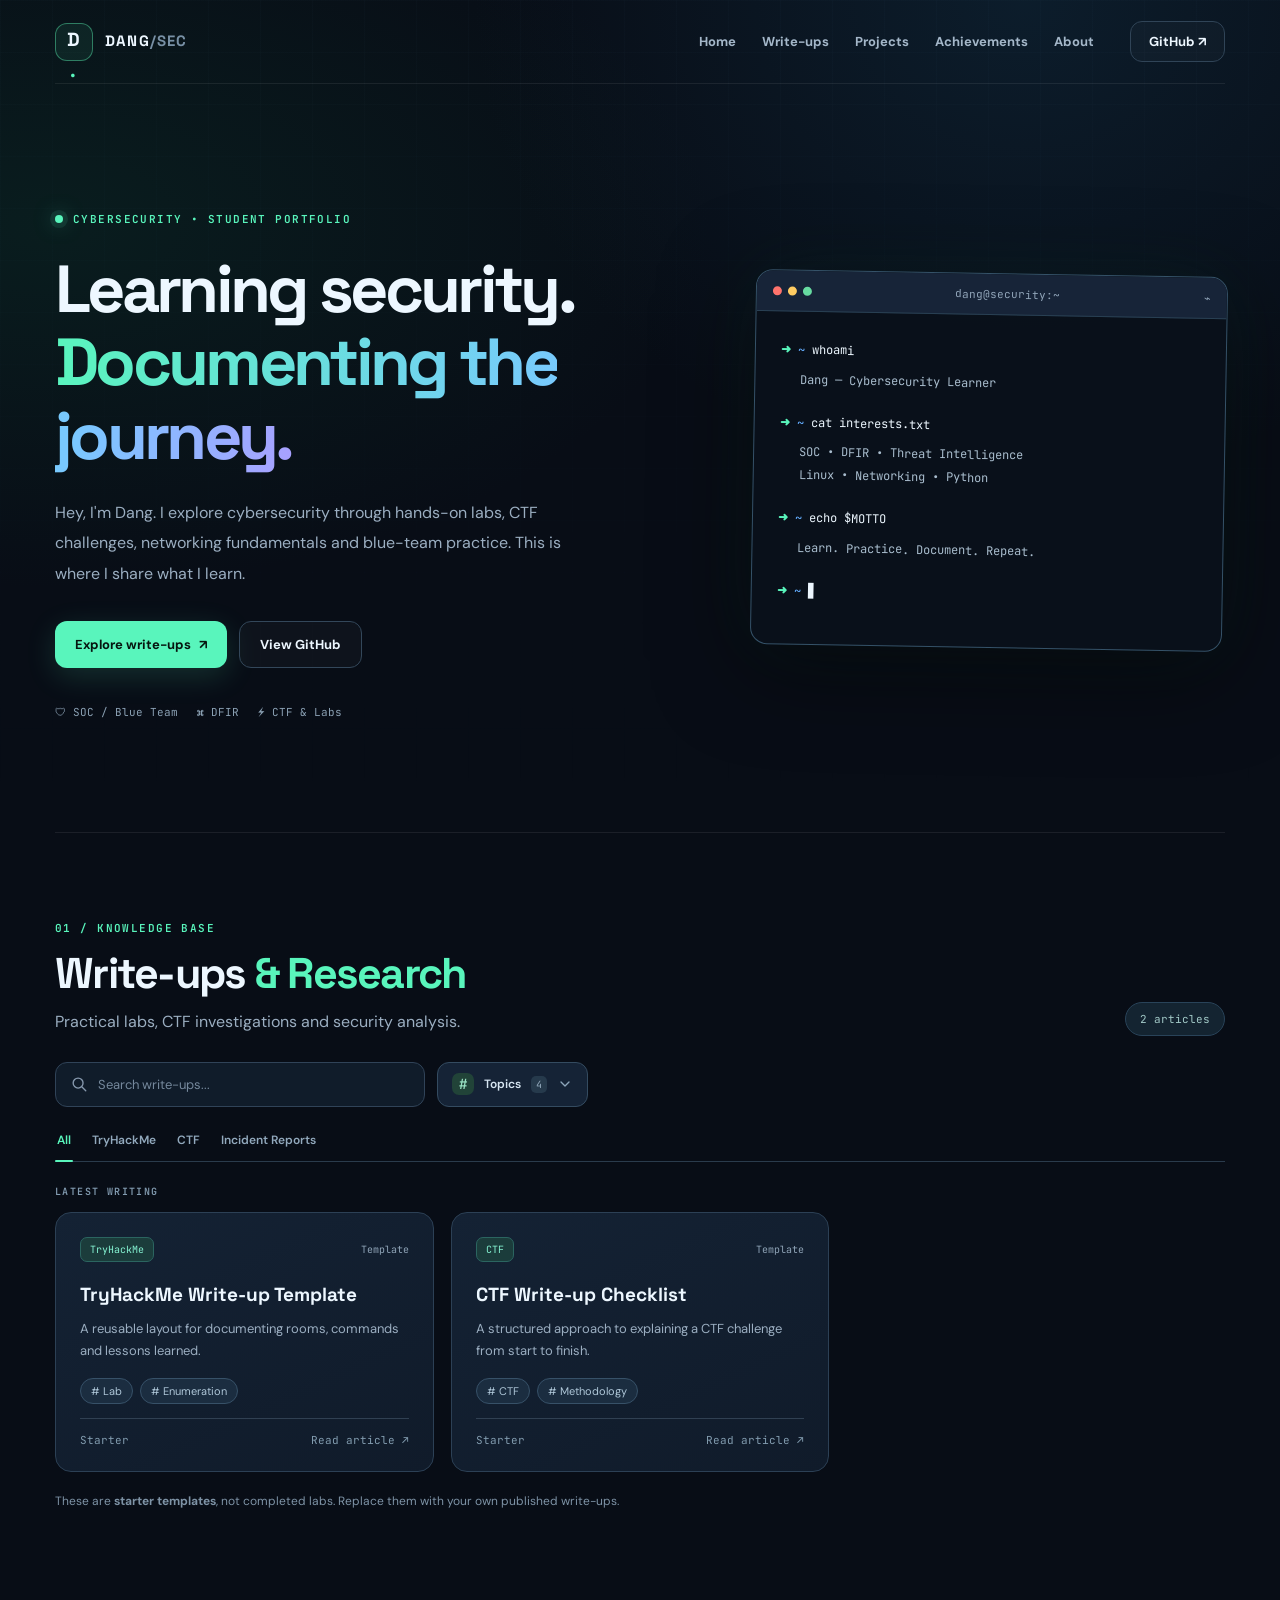
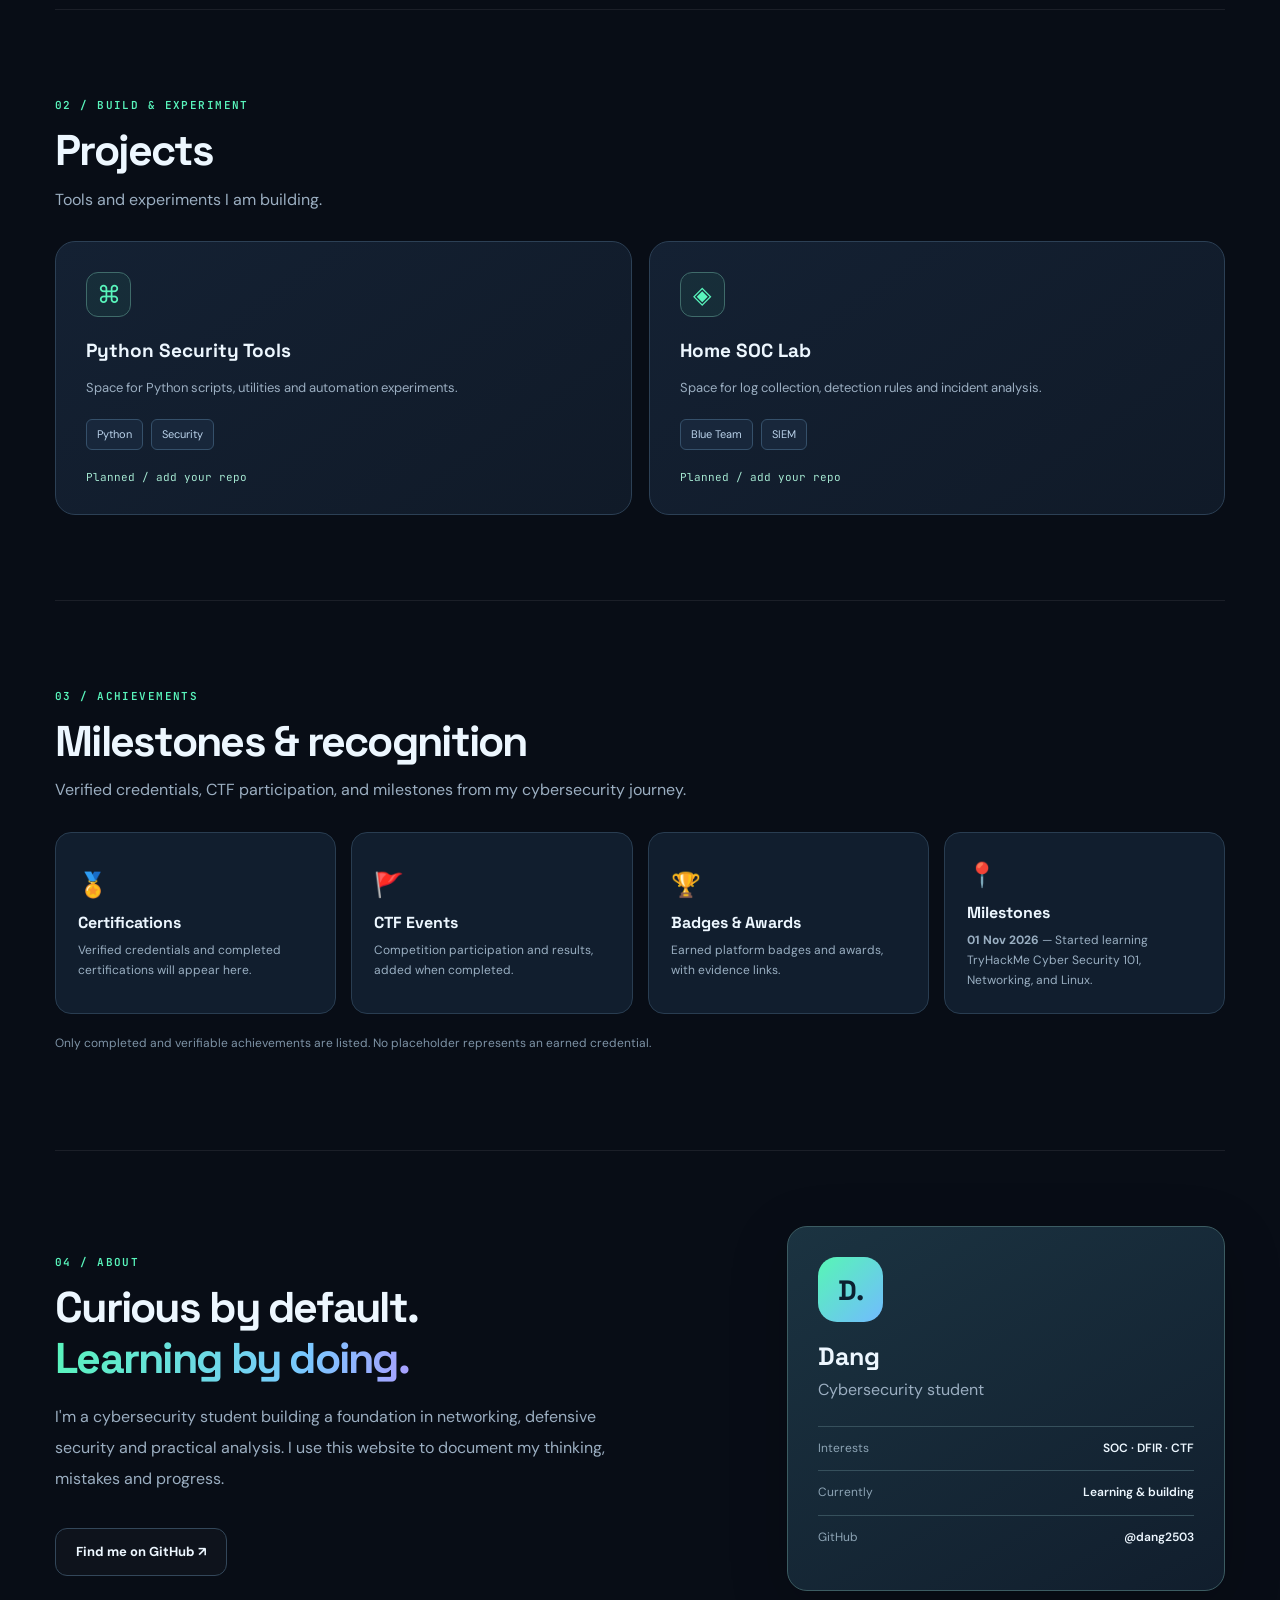
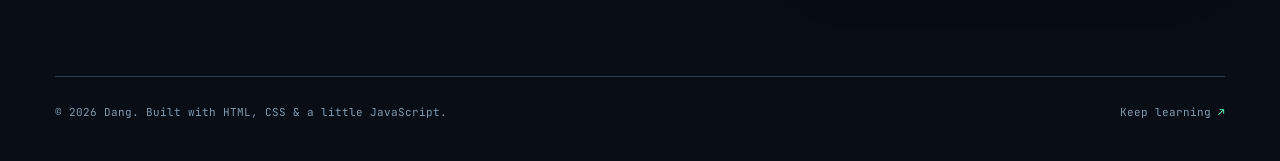
==== commit 5784588a: "Enable multi-select topic filters with selected chips and clear controls" ====
--- a/index.html
+++ b/index.html
@@ -1,5 +1,5 @@
 <!doctype html>
-<html lang="en"><head><meta charset="utf-8"><meta name="viewport" content="width=device-width,initial-scale=1"><meta name="description" content="Dang's cybersecurity portfolio: write-ups, projects, achievements and SOC/DFIR learning journey."><title>Dang | Cybersecurity Portfolio</title><link rel="stylesheet" href="assets/style.css?v=20261120-compact-topics"></head>
+<html lang="en"><head><meta charset="utf-8"><meta name="viewport" content="width=device-width,initial-scale=1"><meta name="description" content="Dang's cybersecurity portfolio: write-ups, projects, achievements and SOC/DFIR learning journey."><title>Dang | Cybersecurity Portfolio</title><link rel="stylesheet" href="assets/style.css?v=20261120-multi-topics"></head>
 <body><div class="ambient"></div><header class="nav wrap"><a class="brand" href="#home"><span class="brandmark">D<span class="mint">.</span></span><span>DANG<span class="muted">/SEC</span></span></a><nav aria-label="Main navigation"><a href="#home">Home</a><a href="#writeups">Write-ups</a><a href="#projects">Projects</a><a href="#achievements">Achievements</a><a href="#about">About</a></nav><a class="github" href="https://github.com/dang2503" target="_blank" rel="noopener">GitHub ↗</a></header>
 <main class="wrap"><section id="home" class="hero"><div><p class="eyebrow"><span class="pulse"></span> CYBERSECURITY • STUDENT PORTFOLIO</p><h1>Learning security.<br><span class="gradient">Documenting the journey.</span></h1><p class="intro">Hey, I'm Dang. I explore cybersecurity through hands-on labs, CTF challenges, networking fundamentals and blue-team practice. This is where I share what I learn.</p><div class="cta"><a class="btn primary" href="#writeups">Explore write-ups <span>↗</span></a><a class="btn secondary" href="https://github.com/dang2503" target="_blank" rel="noopener">View GitHub</a></div><div class="meta"><span>🛡 SOC / Blue Team</span><span>⌘ DFIR</span><span>⚡ CTF & Labs</span></div></div><div class="terminal"><div class="terminal-top"><div><i></i><i></i><i></i></div><span>dang@security:~</span><span>⌁</span></div><div class="terminal-body"><p><b class="mint">➜</b> <span class="sky">~</span> whoami</p><p class="out">Dang — Cybersecurity Learner</p><p><b class="mint">➜</b> <span class="sky">~</span> cat interests.txt</p><p class="out">SOC • DFIR • Threat Intelligence<br>Linux • Networking • Python</p><p><b class="mint">➜</b> <span class="sky">~</span> echo $MOTTO</p><p class="out">Learn. Practice. Document. Repeat.</p><p><b class="mint">➜</b> <span class="sky">~</span> <span class="cursor">▊</span></p></div></div></section>
 <section id="writeups" class="section hybrid-writeups">
@@ -26,9 +26,10 @@
       <div class="topic-popover" aria-label="Choose a topic">
         <div class="topic-popover-head">
           <strong>Browse topics</strong>
-          <span>Filter articles by tag</span>
+          <span>Select multiple topics</span>
         </div>
-        <div id="topic-list" class="topic-list" role="group" aria-label="Filter by topic"></div>
+        <div id="topic-list" class="topic-list" role="group" aria-label="Select multiple topic filters"></div>
+        <div class="topic-popover-actions"><span>Matches any selected topic</span><button type="button" id="clear-topics" hidden>Clear topics</button></div>
       </div>
     </details>
   </div>
@@ -54,4 +55,4 @@
 </section>
 <section id="projects" class="section"><div class="section-head"><div><p class="kicker">02 / BUILD & EXPERIMENT</p><h2>Projects</h2><p>Tools and experiments I am building.</p></div></div><div class="project-grid"><article class="panel"><div class="project-icon">⌘</div><h3>Python Security Tools</h3><p>Space for Python scripts, utilities and automation experiments.</p><div class="chips"><span>Python</span><span>Security</span></div><p class="status">Planned / add your repo</p></article><article class="panel"><div class="project-icon">◈</div><h3>Home SOC Lab</h3><p>Space for log collection, detection rules and incident analysis.</p><div class="chips"><span>Blue Team</span><span>SIEM</span></div><p class="status">Planned / add your repo</p></article></div></section>
 <section id="achievements" class="section"><div class="section-head"><div><p class="kicker">03 / ACHIEVEMENTS</p><h2>Milestones &amp; recognition</h2><p>Verified credentials, CTF participation, and milestones from my cybersecurity journey.</p></div></div><div class="notes"><div>🏅 <strong>Certifications</strong><small>Verified credentials and completed certifications will appear here.</small></div><div>🚩 <strong>CTF Events</strong><small>Competition participation and results, added when completed.</small></div><div>🏆 <strong>Badges &amp; Awards</strong><small>Earned platform badges and awards, with evidence links.</small></div><div>📍 <strong>Milestones</strong><small><b>01 Nov 2026</b> — Started learning TryHackMe Cyber Security 101, Networking, and Linux.</small></div></div><p class="fineprint">Only completed and verifiable achievements are listed. No placeholder represents an earned credential.</p></section>
-<section id="about" class="section about"><div><p class="kicker">04 / ABOUT</p><h2>Curious by default.<br><span class="gradient">Learning by doing.</span></h2><p>I'm a cybersecurity student building a foundation in networking, defensive security and practical analysis. I use this website to document my thinking, mistakes and progress.</p><a class="btn secondary" href="https://github.com/dang2503" target="_blank" rel="noopener">Find me on GitHub ↗</a></div><div class="about-card"><div class="avatar">D.</div><h3>Dang</h3><p>Cybersecurity student</p><div class="about-line"><span>Interests</span><b>SOC · DFIR · CTF</b></div><div class="about-line"><span>Currently</span><b>Learning & building</b></div><div class="about-line"><span>GitHub</span><b>@dang2503</b></div></div></section></main><footer class="wrap"><span>© <span id="year"></span> Dang. Built with HTML, CSS & a little JavaScript.</span><span>Keep learning <span class="mint">↗</span></span></footer><script src="assets/main.js?v=20261120-compact-topics"></script></body></html>
+<section id="about" class="section about"><div><p class="kicker">04 / ABOUT</p><h2>Curious by default.<br><span class="gradient">Learning by doing.</span></h2><p>I'm a cybersecurity student building a foundation in networking, defensive security and practical analysis. I use this website to document my thinking, mistakes and progress.</p><a class="btn secondary" href="https://github.com/dang2503" target="_blank" rel="noopener">Find me on GitHub ↗</a></div><div class="about-card"><div class="avatar">D.</div><h3>Dang</h3><p>Cybersecurity student</p><div class="about-line"><span>Interests</span><b>SOC · DFIR · CTF</b></div><div class="about-line"><span>Currently</span><b>Learning & building</b></div><div class="about-line"><span>GitHub</span><b>@dang2503</b></div></div></section></main><footer class="wrap"><span>© <span id="year"></span> Dang. Built with HTML, CSS & a little JavaScript.</span><span>Keep learning <span class="mint">↗</span></span></footer><script src="assets/main.js?v=20261120-multi-topics"></script></body></html>
--- a/assets/style.css
+++ b/assets/style.css
@@ -116,19 +116,33 @@
 @media(max-width:980px){#writeups.hybrid-writeups .hybrid-cards{grid-template-columns:repeat(2,minmax(0,1fr))}}
 @media(max-width:690px){#writeups.hybrid-writeups .hybrid-toolbar{display:flex}#writeups.hybrid-writeups .hybrid-toolbar .search{width:100%;max-width:370px}#writeups.hybrid-writeups .hybrid-tabs{gap:4px 15px}#writeups.hybrid-writeups .hybrid-cards{grid-template-columns:1fr}#writeups.hybrid-writeups .hybrid-cards .entry{min-height:230px}}
 
-/* Compact inline topic chips — Medium-inspired portfolio */
-#writeups.hybrid-writeups .hybrid-filter-bar{margin-bottom:16px}
-#writeups .topics-strip{padding:17px 0 20px;margin-bottom:24px;border-bottom:1px solid #28394b}
-#writeups .topics-heading{display:flex;align-items:center;gap:9px;margin-bottom:13px}
-#writeups .topics-heading-icon{display:grid;place-items:center;width:25px;height:25px;border-radius:7px;background:#1d3340;color:#8edbbd;font:700 15px 'JetBrains Mono',monospace}
-#writeups .topics-heading h3{margin:0;color:#dae9f3;font:700 13px 'Space Grotesk',sans-serif}
-#writeups .topics-help{margin-left:4px;color:#8197aa;font-size:11px}
-#writeups .topic-list{display:flex;flex-direction:row;flex-wrap:nowrap;align-items:center;justify-content:flex-start;gap:9px;width:100%;max-width:100%;overflow-x:auto;overflow-y:hidden;padding:2px 0 8px;scrollbar-width:thin;scrollbar-color:#36556a transparent}
-#writeups .topic-option{display:inline-flex;flex:0 0 auto;width:auto;min-width:max-content;white-space:nowrap;align-items:center;gap:9px;background:#172638;border:1px solid #344a5e;border-radius:999px;color:#b0c6d7;padding:7px 12px;font:500 12px 'DM Sans',sans-serif;transition:.18s}
-#writeups .topic-option:hover{background:#1f3544;border-color:#5c817e;color:#eef9f5}
-#writeups .topic-option.active{background:#1c463d;border-color:#44856e;color:#bdf4db}
-#writeups .topic-count{font:10px 'JetBrains Mono',monospace;color:#8fa3b5}
-#writeups .topic-option.active .topic-count{color:#addbc5}
+/* Compact topic picker: tags hidden by default, accessible popover on click. */
+#writeups.hybrid-writeups .hybrid-toolbar{display:flex;flex-wrap:nowrap;align-items:center;gap:12px;margin:26px 0 16px}
+#writeups.hybrid-writeups .hybrid-toolbar .search{flex:0 1 370px;width:370px;max-width:370px;min-width:0}
+#writeups .topic-dropdown{position:relative;z-index:30;flex:0 0 auto}
+#writeups .topic-trigger{display:inline-flex;align-items:center;justify-content:center;gap:10px;min-height:45px;cursor:pointer;list-style:none;padding:0 14px;border:1px solid #344b60;border-radius:12px;background:#152336;color:#d7e6f2;font:600 12px 'DM Sans',sans-serif;transition:border-color .2s,background .2s}
+#writeups .topic-trigger::-webkit-details-marker{display:none}
+#writeups .topic-trigger:hover,#writeups .topic-dropdown[open] .topic-trigger{background:#1b2d42;border-color:#648579}
+#writeups .topic-trigger:focus-visible{outline:2px solid var(--mint);outline-offset:3px}
+#writeups .topic-trigger-hash{display:grid;place-items:center;width:22px;height:22px;border-radius:7px;background:#214338;color:#9ae3c4;font:700 14px 'JetBrains Mono',monospace}
+#writeups .topic-trigger-count{font:10px 'JetBrains Mono',monospace;color:#91a7ba;border-radius:5px;background:#263a4c;padding:2px 5px}
+#writeups .topic-dropdown.has-selection .topic-trigger{border-color:#4d967b;color:#bff2db}
+#writeups .topic-chevron{color:#8da6bb;transition:transform .2s}
+#writeups .topic-dropdown[open] .topic-chevron{transform:rotate(180deg)}
+#writeups .topic-popover{position:absolute;z-index:40;top:calc(100% + 9px);left:0;width:min(360px,calc(100vw - 36px));border:1px solid #3a5368;border-radius:15px;background:#121f30;box-shadow:0 20px 55px #0009;padding:16px;animation:category-slide-in .18s ease both}
+#writeups .topic-popover-head{display:flex;align-items:center;justify-content:space-between;gap:12px;margin-bottom:12px}
+#writeups .topic-popover-head strong{color:#e8f3fa;font:700 13px 'Space Grotesk',sans-serif}
+#writeups .topic-popover-head span{color:#8298aa;font-size:10px}
+#writeups .topic-list{display:flex;flex-direction:row;flex-wrap:wrap;gap:8px;width:100%;overflow:visible}
+#writeups .topic-option{display:inline-flex;flex:none;align-items:center;gap:8px;white-space:nowrap;width:auto;min-width:0;background:#1a2e42;border:1px solid #38526a;border-radius:999px;color:#bed0dd;padding:8px 11px;font:500 12px 'DM Sans',sans-serif;cursor:pointer;transition:.18s}
+#writeups .topic-option:hover{background:#244336;border-color:#5d8b77;color:#f1fff8}
+#writeups .topic-option.active{background:#1e4a3a;border-color:#5d9b7d;color:#c9f7df}
+#writeups .topic-count{font:10px 'JetBrains Mono',monospace;color:#8fa6b7}
+#writeups .topic-option.active .topic-count{color:#b5e2c9}
+#writeups.hybrid-writeups .hybrid-filter-bar{margin-bottom:23px}
+@media(max-width:690px){#writeups.hybrid-writeups .hybrid-toolbar{gap:9px}#writeups.hybrid-writeups .hybrid-toolbar .search{flex:1 1 auto;width:auto;min-width:0}#writeups .topic-trigger{padding:0 10px;gap:7px}#writeups .topic-popover{left:auto;right:0}}
+@media(max-width:370px){#writeups .topic-trigger-count{display:none}#writeups .topic-trigger{gap:6px}}
+@media(prefers-reduced-motion:reduce){#writeups .topic-popover{animation:none}#writeups .topic-chevron{transition:none}}
 #writeups .writeup-explorer{display:block}
 #writeups .writeup-feed{min-width:0;width:100%}
 #writeups .feed-toolbar{display:flex;justify-content:space-between;align-items:center;gap:12px;margin-bottom:14px}
